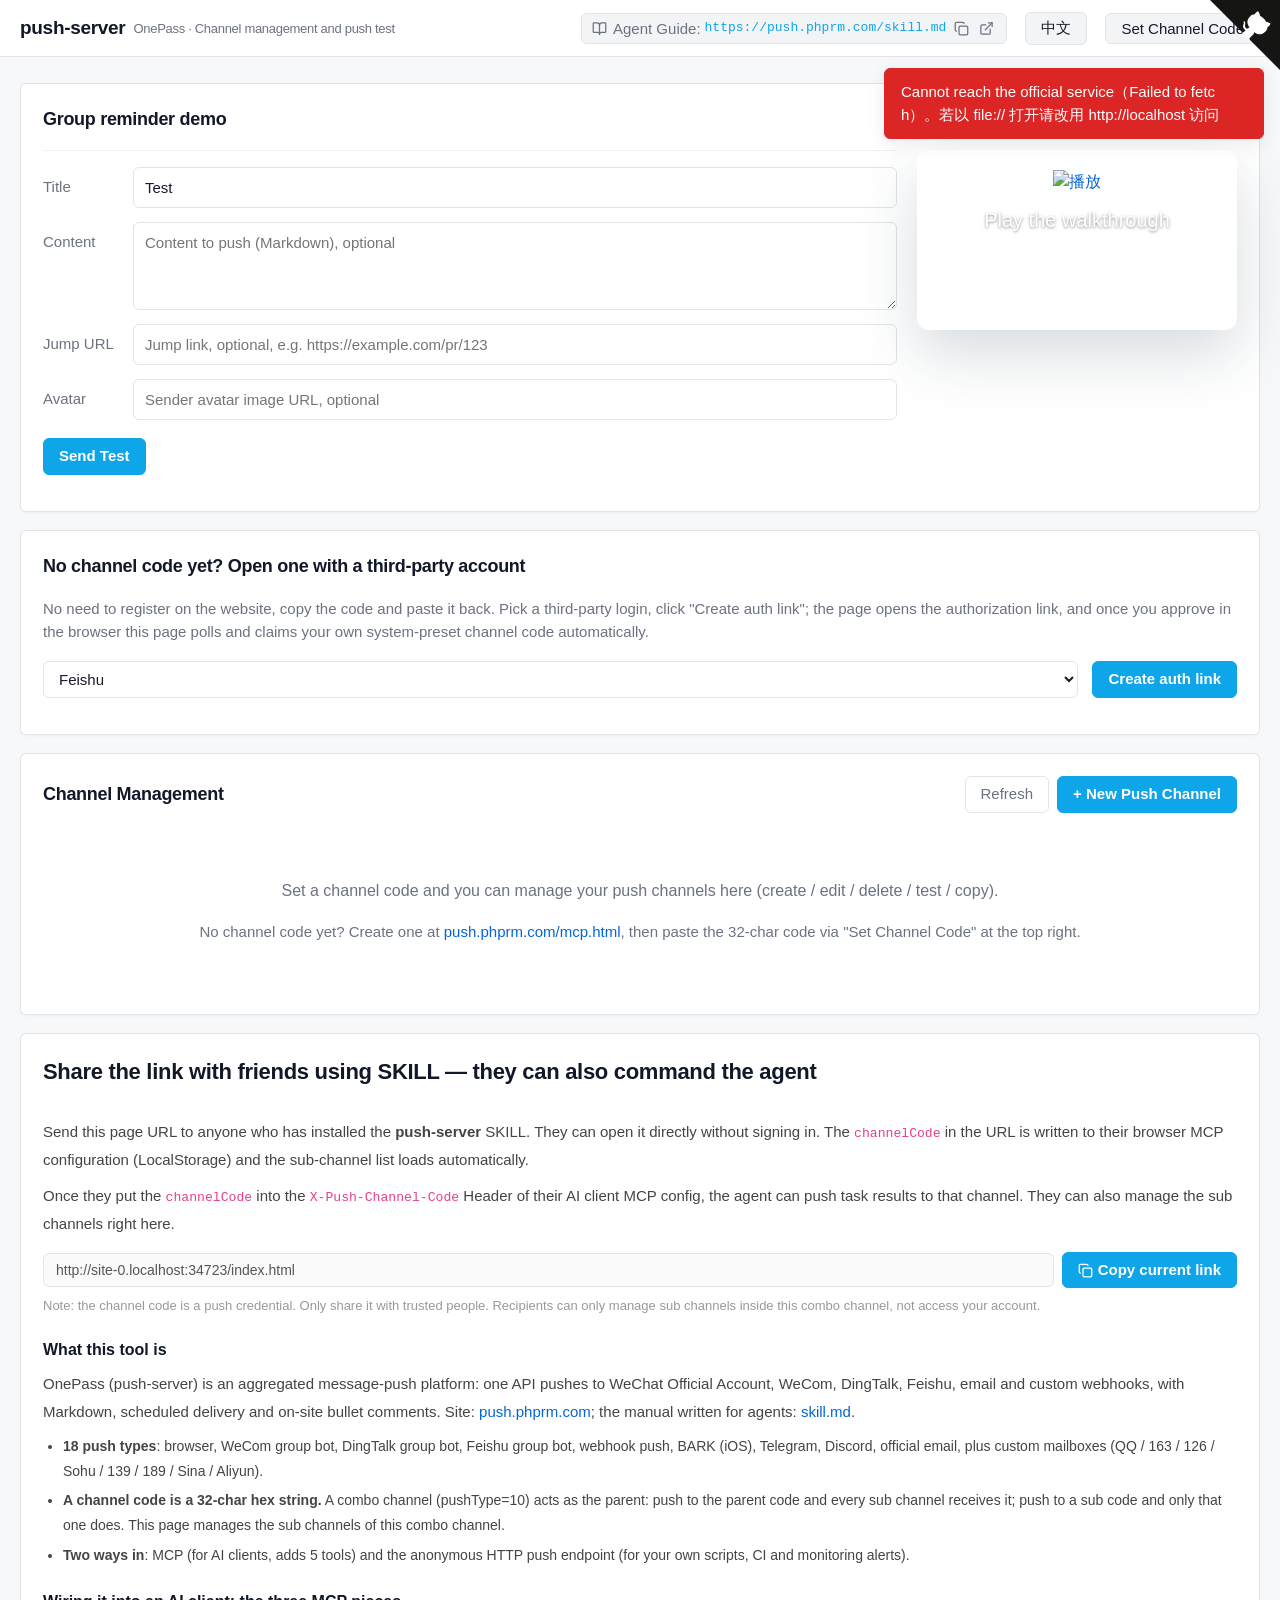
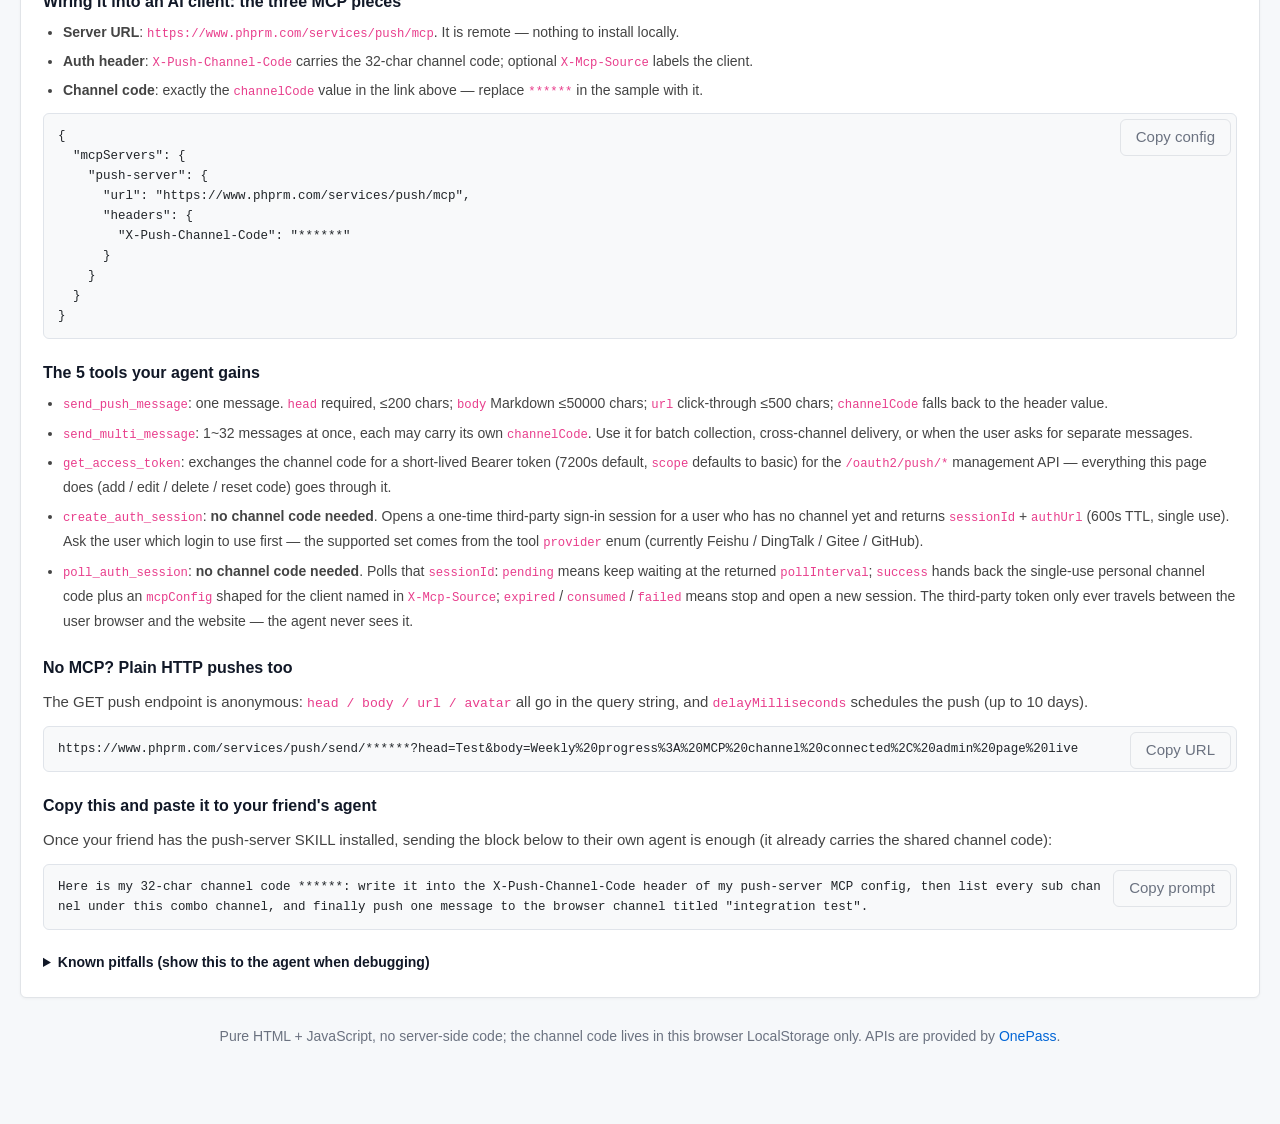
==== index.html @ 88267d22 "fix: 修改工具话术" ====
<!DOCTYPE html>
<html lang="zh-CN">
<head>
<meta charset="utf-8">
<meta name="viewport" content="width=device-width, initial-scale=1">
<meta http-equiv="Cache-Control" content="no-cache, no-store, must-revalidate">
<meta http-equiv="Pragma" content="no-cache">
<meta http-equiv="Expires" content="0">
<title>push-server 通道管理 · 一封传话</title>
<link rel="stylesheet" href="assets/style.css?v=12">
</head>
<body>

<!-- GitHub Corner（复刻 danmu.phprm.com 右上角折角图标，hover 挥手） -->
<a href="https://github.com/teakong/push-server" target="_blank" rel="noopener" class="github-corner" aria-label="View source on GitHub" title="View source on GitHub"><svg width="70" height="70" viewBox="0 0 250 250" aria-hidden="true"><path d="M0,0 L115,115 L130,115 L142,142 L250,250 L250,0 Z"/><path d="M128.3,109.0 C113.8,99.7 119.0,89.6 119.0,89.6 C122.0,82.7 120.5,78.6 120.5,78.6 C119.2,72.0 123.4,76.3 123.4,76.3 C127.3,80.9 125.5,87.3 125.5,87.3 C122.9,97.6 130.6,101.9 134.4,103.2" fill="currentColor" style="transform-origin: 130px 106px;" class="octo-arm"/><path d="M115.0,115.0 C114.9,115.1 118.7,116.5 119.8,115.4 L133.7,101.6 C136.9,99.2 139.9,98.4 142.2,98.6 C133.8,88.0 127.5,74.4 143.8,58.0 C148.5,53.4 154.0,51.2 159.7,51.0 C160.3,49.4 163.2,43.6 171.4,40.1 C171.4,40.1 176.1,42.5 178.8,56.2 C183.1,58.6 187.2,61.8 190.9,65.4 C194.5,69.0 197.7,73.2 200.1,77.6 C213.8,80.2 216.3,84.9 216.3,84.9 C212.7,93.1 206.9,96.0 205.4,96.6 C205.1,102.4 203.0,107.8 198.3,112.5 C181.9,128.9 168.3,122.5 157.7,114.1 C157.9,116.9 156.7,120.9 152.7,124.9 L141.0,136.5 C139.8,137.7 141.6,141.9 141.8,141.8 Z" fill="currentColor" class="octo-body"/></svg></a>

<header class="topbar">
  <div class="wrap">
    <a href="/push-server-frontend"><span class="brand">push-server<span class="sub" data-i18n="brand_sub"></span></span></a>
    <span style="flex:1"></span>
    <span class="agent-guide-pill">
      <svg class="agent-guide-pill-icon" xmlns="http://www.w3.org/2000/svg" viewBox="0 0 24 24" fill="none" stroke="currentColor" stroke-width="2" stroke-linecap="round" stroke-linejoin="round" aria-hidden="true"><path d="M12 7v14"/><path d="M3 18a1 1 0 0 1-1-1V4a1 1 0 0 1 1-1h5a4 4 0 0 1 4 4 4 4 0 0 1 4-4h5a1 1 0 0 1 1 1v13a1 1 0 0 1-1 1h-6a3 3 0 0 0-3 3 3 3 0 0 0-3-3z"/></svg>
      <a class="agent-guide-pill-link" href="https://push.phprm.com/skill.md" target="_blank" rel="noopener">
        <span class="agent-guide-pill-label" data-i18n="agent_guide_label"></span>
        <span class="agent-guide-pill-url">https://push.phprm.com/skill.md</span>
      </a>
      <button type="button" class="agent-guide-pill-btn" id="agentGuideCopy" data-i18n-title="agent_guide_copy" title="复制 skill.md 地址" aria-label="复制 skill.md 地址">
        <svg class="agent-guide-copy-icon" xmlns="http://www.w3.org/2000/svg" viewBox="0 0 24 24" fill="none" stroke="currentColor" stroke-width="2" stroke-linecap="round" stroke-linejoin="round" aria-hidden="true"><rect width="14" height="14" x="8" y="8" rx="2" ry="2"/><path d="M4 16c-1.1 0-2-.9-2-2V4c0-1.1.9-2 2-2h10c1.1 0 2 .9 2 2"/></svg>
        <svg class="agent-guide-check-icon" xmlns="http://www.w3.org/2000/svg" viewBox="0 0 24 24" fill="none" stroke="currentColor" stroke-width="2" stroke-linecap="round" stroke-linejoin="round" aria-hidden="true"><path d="M20 6 9 17l-5-5"/></svg>
      </button>
      <a class="agent-guide-pill-btn" href="https://push.phprm.com/skill.md" target="_blank" rel="noopener" data-i18n-title="agent_guide_open" title="打开 skill.md" aria-label="打开 skill.md">
        <svg xmlns="http://www.w3.org/2000/svg" viewBox="0 0 24 24" fill="none" stroke="currentColor" stroke-width="2" stroke-linecap="round" stroke-linejoin="round" aria-hidden="true"><path d="M15 3h6v6"/><path d="M10 14 21 3"/><path d="M18 13v6a2 2 0 0 1-2 2H5a2 2 0 0 1-2-2V8a2 2 0 0 1 2-2h6"/></svg>
      </a>
    </span>
    <button class="keybtn" id="langBtn" type="button">EN</button>
    <button class="keybtn" id="codeBtn" type="button" data-i18n="btn_set_code"></button>
  </div>
</header>

<main class="wrap">

  <!-- ============ 推送测试卡片（未设置通道码 = 群组提醒示例；已设置 = 当前通道码） ============ -->
  <section class="card" id="pushCard">
    <h2 id="pushCardTitle" data-i18n="push_title_demo"></h2>

    <div id="demoChannelBox" class="demo-channel" style="display:none">
      <img id="demoQr" class="qr" alt="手机接收二维码" src="">
      <div class="demo-channel-info">
        <div class="row1">
          <a id="demoName" href="#" target="_blank" rel="noopener"></a>
          <span class="tag" id="demoTag"></span>
        </div>
        <div class="mono" id="demoCodeMasked"></div>
        <div class="links">
          <a id="demoPushUrl" href="#" target="_blank" rel="noopener" data-i18n="demo_push_records"></a>
          <span id="demoTip" class="muted"></span>
        </div>
      </div>
    </div>

    <div class="push-body">
      <div class="push-form">
        <div class="form-row">
          <label for="pushHead" data-i18n="label_head"></label>
          <input id="pushHead" type="text" maxlength="200" data-i18n-value="default_head" data-i18n-ph="ph_head">
        </div>
        <div class="form-row">
          <label for="pushBody" data-i18n="label_body"></label>
          <textarea id="pushBody" rows="3" data-i18n-ph="ph_body"></textarea>
        </div>
        <div class="form-row">
          <label for="pushUrl" data-i18n="label_url"></label>
          <input id="pushUrl" type="text" data-i18n-ph="ph_url">
        </div>
        <div class="form-row">
          <label for="pushAvatar" data-i18n="label_avatar"></label>
          <input id="pushAvatar" type="text" data-i18n-ph="ph_avatar">
        </div>
        <div class="form-row actions">
          <label></label>
          <button class="btn btn-primary" id="sendBtn" type="button" data-i18n="btn_send"></button>
          <span class="muted" id="sendTargetTip"></span>
        </div>
      </div>

      <!-- 官网讲解视频卡：playend.jpg 封面 + play.png + 文案，点击放大播放 share_voiced.mp4 -->
      <div class="video-card">
        <div class="main-video">
          <a href="javascript:;" id="videoBtn">
            <img alt="播放" width="80" height="80" src="https://file.phprm.com/play.png">
            <p data-i18n="video_play_text"></p>
          </a>
        </div>
      </div>
    </div>

    <pre id="pushResult" class="result" style="display:none"></pre>
  </section>

  <!-- ============ 三方授权开通道卡片（create_auth_session / poll_auth_session） ============ -->
  <section class="card" id="authCard">
    <h2 data-i18n="auth_title"></h2>
    <p class="muted" data-i18n="auth_desc"></p>
    <div class="form-row actions">
      <label for="authProvider" data-i18n="auth_provider_label"></label>
      <select id="authProvider">
        <!-- 静态兜底：正常运行时会被 app.js 从 tools/list 的 create_auth_session.provider 枚举动态覆盖，
             仅在 tools/list 请求失败时保留这份 -->
        <option value="feishu" data-i18n="provider_feishu">飞书</option>
        <option value="dingtalk" data-i18n="provider_dingtalk">钉钉</option>
        <option value="gitee" data-i18n="provider_gitee">Gitee</option>
        <option value="github" data-i18n="provider_github">GitHub</option>
      </select>
      <button class="btn btn-primary" id="authStartBtn" type="button" data-i18n="auth_start"></button>
      <button class="btn btn-cancel" id="authCancelBtn" type="button" style="display:none" data-i18n="auth_cancel"></button>
    </div>
    <div id="authResult" class="result" style="display:none"></div>
  </section>

  <!-- ============ 通道管理卡片 ============ -->
  <section class="card" id="channelCard">
    <div class="card-head">
      <h2><span data-i18n="chan_title"></span><span class="hint" id="channelParentInfo"></span></h2>
      <span class="card-head-btns">
        <button class="btn btn-ghost" id="refreshBtn" type="button" data-i18n="btn_refresh"></button>
        <button class="btn btn-primary" id="addBtn" type="button" data-i18n="btn_add"></button>
      </span>
    </div>

    <div id="channelTableWrap">
      <div class="placeholder" id="channelPlaceholder">
        <p data-i18n="placeholder_no_code"></p>
        <p class="muted" data-i18n-html="placeholder_no_code_hint"></p>
      </div>
    </div>
  </section>

  <!-- ============ 分享：把本页网址发给正在使用 SKILL 的好友 ============ -->
  <section class="card" id="shareCard">
    <div class="card-head">
      <h2 data-i18n-html="share_title"></h2>
    </div>
    <p data-i18n-html="share_p1"></p>
    <p data-i18n-html="share_p2"></p>
    <div class="share-linkbox">
      <input id="sharePageUrl" type="text" readonly>
      <button class="btn btn-primary" id="copyPageUrlBtn" type="button" data-i18n-title="btn_copy_link">
        <svg class="share-btn-icon share-btn-copy" xmlns="http://www.w3.org/2000/svg" viewBox="0 0 24 24" fill="none" stroke="currentColor" stroke-width="2" stroke-linecap="round" stroke-linejoin="round" aria-hidden="true"><rect width="14" height="14" x="8" y="8" rx="2" ry="2"/><path d="M4 16c-1.1 0-2-.9-2-2V4c0-1.1.9-2 2-2h10c1.1 0 2 .9 2 2"/></svg>
        <svg class="share-btn-icon share-btn-check" xmlns="http://www.w3.org/2000/svg" viewBox="0 0 24 24" fill="none" stroke="currentColor" stroke-width="2" stroke-linecap="round" stroke-linejoin="round" aria-hidden="true"><path d="M20 6 9 17l-5-5"/></svg>
        <span data-i18n="btn_copy_link"></span>
      </button>
    </div>
    <p class="muted small" data-i18n="share_note"></p>

    <h3 class="share-h3" data-i18n="share_what_h3"></h3>
    <p data-i18n-html="share_what_p"></p>
    <ul class="share-list">
      <li data-i18n-html="share_cap_types"></li>
      <li data-i18n-html="share_cap_combo"></li>
      <li data-i18n-html="share_cap_two_ways"></li>
    </ul>

    <h3 class="share-h3" data-i18n="share_mcp_h3"></h3>
    <ul class="share-list">
      <li data-i18n-html="share_mcp_url"></li>
      <li data-i18n-html="share_mcp_header"></li>
      <li data-i18n-html="share_mcp_code"></li>
    </ul>
    <div class="share-code">
      <pre id="shareMcpSample"></pre>
      <button class="btn btn-ghost share-code-btn" type="button" data-copy-from="shareMcpSample"><span data-i18n="share_copy_cfg"></span></button>
    </div>

    <h3 class="share-h3" data-i18n="share_tools_h3"></h3>
    <ul class="share-list">
      <li data-i18n-html="share_tool_send"></li>
      <li data-i18n-html="share_tool_multi"></li>
      <li data-i18n-html="share_tool_token"></li>
      <li data-i18n-html="share_tool_auth_create"></li>
      <li data-i18n-html="share_tool_auth_poll"></li>
    </ul>

    <h3 class="share-h3" data-i18n="share_http_h3"></h3>
    <p data-i18n-html="share_http_p"></p>
    <div class="share-code">
      <pre id="shareGetSample"></pre>
      <button class="btn btn-ghost share-code-btn" type="button" data-copy-from="shareGetSample"><span data-i18n="share_copy_url"></span></button>
    </div>

    <h3 class="share-h3" data-i18n="share_prompt_h3"></h3>
    <p data-i18n-html="share_prompt_p"></p>
    <div class="share-code">
      <pre id="sharePromptSample"></pre>
      <button class="btn btn-ghost share-code-btn" type="button" data-copy-from="sharePromptSample"><span data-i18n="share_copy_prompt"></span></button>
    </div>

    <details class="share-pit">
      <summary data-i18n="share_pit_summary"></summary>
      <ul class="share-list">
        <li data-i18n-html="share_pit_load"></li>
        <li data-i18n-html="share_pit_bearer"></li>
        <li data-i18n-html="share_pit_form"></li>
        <li data-i18n-html="share_pit_ping"></li>
      </ul>
    </details>
  </section>

  <footer class="foot muted" data-i18n-html="foot"></footer>
</main>

<!-- ============ 设置通道码弹窗 ============ -->
<div class="modal-mask" id="settingsModal" style="display:none">
  <div class="modal">
    <button class="modal-close" type="button" data-close="settingsModal" title="关闭" aria-label="关闭">×</button>
    <h3 data-i18n="set_code_title"></h3>
    <p class="muted" data-i18n="set_code_desc"></p>
    <input id="codeInput" type="text" autocomplete="off" spellcheck="false" data-i18n-ph="code_ph">
    <p class="muted small" data-i18n-html="set_code_hint"></p>
    <p class="err small" id="codeErr" style="display:none"></p>
    <p class="err small" id="codeChangedTip" style="display:none"></p>
    <div class="modal-btns">
      <button class="btn btn-ghost" id="clearCodeBtn" type="button" data-i18n="btn_clear"></button>
      <span style="flex:1"></span>
      <button class="btn btn-ghost" data-close="settingsModal" type="button" data-i18n="btn_cancel"></button>
      <button class="btn btn-primary" id="saveCodeBtn" type="button" data-i18n="btn_save"></button>
    </div>
  </div>
</div>

<!-- ============ 新增通道弹窗 ============ -->
<div class="modal-mask" id="addModal" style="display:none">
  <div class="modal">
    <button class="modal-close" type="button" data-close="addModal" title="关闭" aria-label="关闭">×</button>
    <h3 data-i18n="add_title"></h3>
    <div class="form-row">
      <label data-i18n="field_name"></label>
      <input id="addName" type="text" maxlength="50" data-i18n-ph="ph_channel_name">
    </div>
    <div class="form-row">
      <label data-i18n="field_type"></label>
      <select id="addType"></select>
    </div>
    <div class="form-row" id="addWebhookRow" style="display:none">
      <label id="addWebhookLabel" data-i18n="field_webhook"></label>
      <input id="addWebhook" type="text" placeholder="https://example.com/hook/push">
    </div>
    <div class="form-row" id="addSecretRow" style="display:none">
      <label id="addSignLabel" data-i18n="field_secret"></label>
      <input id="addSecret" type="text" data-i18n-ph="ph_secret">
    </div>
    <div class="form-row" id="addCorpIdRow" style="display:none">
      <label id="addCorpLabel"></label>
      <input id="addCorpId" type="text" autocomplete="off" placeholder="对应参数 corpId">
    </div>
    <div class="form-row" id="addAgentIdRow" style="display:none">
      <label id="addAgentLabel"></label>
      <input id="addAgentId" type="text" autocomplete="off" placeholder="对应参数 agentId">
    </div>
    <div class="form-row" id="addCorpSecretRow" style="display:none">
      <label id="addSecretLabel"></label>
      <input id="addCorpSecret" type="text" autocomplete="off" placeholder="对应参数 corpSecret">
    </div>
    <p class="err small" id="addErr" style="display:none"></p>
    <p class="muted small" data-i18n="add_tip"></p>
    <div class="modal-btns">
      <button class="btn btn-ghost" data-close="addModal" type="button" data-i18n="btn_cancel"></button>
      <button class="btn btn-primary" id="addSubmit" type="button" data-i18n="btn_create"></button>
    </div>
  </div>
</div>

<!-- ============ 修改通道弹窗 ============ -->
<div class="modal-mask" id="editModal" style="display:none">
  <div class="modal">
    <button class="modal-close" type="button" data-close="editModal" title="关闭" aria-label="关闭">×</button>
    <h3 data-i18n="edit_title"></h3>
    <p class="muted small" id="editTarget"></p>
    <div class="form-row">
      <label data-i18n="field_name"></label>
      <input id="editName" type="text" maxlength="50">
    </div>
    <div class="form-row" id="editWebhookRow" style="display:none">
      <label id="editWebhookLabel" data-i18n="field_webhook"></label>
      <input id="editWebhook" type="text">
    </div>
    <div class="form-row" id="editCorpIdRow" style="display:none">
      <label id="editCorpLabel"></label>
      <input id="editCorpId" type="text" autocomplete="off" placeholder="对应参数 corpId">
    </div>
    <div class="form-row" id="editAgentIdRow" style="display:none">
      <label id="editAgentLabel"></label>
      <input id="editAgentId" type="text" autocomplete="off" placeholder="对应参数 agentId">
    </div>
    <div class="form-row" id="editCorpSecretRow" style="display:none">
      <label id="editSecretLabel"></label>
      <input id="editCorpSecret" type="text" autocomplete="off" placeholder="对应参数 corpSecret">
    </div>
    <div class="form-row" id="editSignSecretRow" style="display:none">
      <label id="editSignLabel" data-i18n="field_secret"></label>
      <input id="editSignSecret" type="text" autocomplete="off" placeholder="对应参数 signSecret">
    </div>
    <div class="form-row">
      <label data-i18n="field_status"></label>
      <select id="editStatus">
        <option value="1" data-i18n="status_on"></option>
        <option value="0" data-i18n="status_off"></option>
      </select>
    </div>
    <p class="err small" id="editErr" style="display:none"></p>
    <div class="modal-btns">
      <button class="btn btn-ghost" data-close="editModal" type="button" data-i18n="btn_cancel"></button>
      <button class="btn btn-primary" id="editSubmit" type="button" data-i18n="btn_save"></button>
    </div>
  </div>
</div>

<!-- ============ 二维码浮层 ============ -->
<div class="modal-mask" id="qrModal" style="display:none">
  <div class="modal qr-modal">
    <button class="modal-close" type="button" data-close="qrModal" title="关闭" aria-label="关闭">×</button>
    <h3 id="qrTitle" data-i18n="qr_title"></h3>
    <div class="qr-big-wrap">
      <img id="qrBig" class="qr-big" alt="放大的二维码" src="">
    </div>
    <p class="muted small" style="text-align:center"><a id="groupUrl" role="button" tabindex="0" data-i18n="push_records"></a></p>
  </div>
</div>

<!-- ============ 测试推送弹窗 ============ -->
<div class="modal-mask" id="testModal" style="display:none">
  <div class="modal test-modal">
    <button class="modal-close" type="button" data-close="testModal" title="关闭" aria-label="关闭">×</button>
    <div class="modal-head-blue">
      <span id="testTitle">测试通道</span>
    </div>
    <div class="modal-body-pad">
      <div class="trow">
        <label class="tkey">head</label>
        <input id="testHead" type="text" data-i18n-value="default_head" data-i18n-ph="ph_head">
      </div>
      <div class="trow">
        <label class="tkey">body</label>
        <input id="testBody" type="text" data-i18n-ph="ph_body">
      </div>
      <div class="trow">
        <label class="tkey">url</label>
        <input id="testUrl" type="text" data-i18n-ph="ph_url">
      </div>
      <div class="trow">
        <label class="tkey">avatar</label>
        <input id="testAvatar" type="text" data-i18n-ph="ph_avatar">
      </div>
      <div class="trow">
        <label class="tkey" data-i18n="trow_api"></label>
        <div class="tval">
          <div><a href="javascript:;" id="testCopyUrl" data-i18n="copy_api"></a>&nbsp;<span data-i18n="api_tip"></span></div>
          <div class="api-url mono" id="testApiUrl"></div>
        </div>
      </div>
      <div class="trow actions">
        <label class="tkey"></label>
        <div class="tval">
          <button class="btn btn-primary" id="testPushBtn" type="button" data-i18n="btn_push"></button>
          <button class="btn btn-cancel" data-close="testModal" type="button" data-i18n="btn_cancel"></button>
        </div>
      </div>
    </div>
  </div>
</div>

<!-- ============ 删除确认弹窗 ============ -->
<div class="modal-mask" id="delModal" style="display:none">
  <div class="modal">
    <button class="modal-close" type="button" data-close="delModal" title="关闭" aria-label="关闭">×</button>
    <h3 data-i18n="del_title"></h3>
    <p id="delTip" data-i18n="del_tip"></p>
    <p class="muted small" id="delTarget"></p>
    <div class="modal-btns">
      <button class="btn btn-ghost" data-close="delModal" type="button" data-i18n="btn_cancel"></button>
      <button class="btn btn-danger" id="delSubmit" type="button" data-i18n="btn_confirm_del"></button>
    </div>
  </div>
</div>

<!-- ============ 重置通道弹窗 ============ -->
<div class="modal-mask" id="resetModal" style="display:none">
  <div class="modal">
    <button class="modal-close" type="button" data-close="resetModal" title="关闭" aria-label="关闭">×</button>
    <h3 data-i18n="reset_title"></h3>
    <p id="resetTip" data-i18n="reset_tip"></p>
    <p class="muted small" id="resetTarget"></p>
    <div class="modal-btns">
      <button class="btn btn-ghost" data-close="resetModal" type="button" data-i18n="btn_cancel"></button>
      <button class="btn btn-danger" id="resetSubmit" type="button" data-i18n="btn_confirm_reset"></button>
    </div>
  </div>
</div>

<!-- ============ 讲解视频放大播放层（app.js 注入 video controls autoplay，× 关闭） ============ -->
<div class="video-layer" id="videoLayer">
  <div class="video-area" id="videoArea"></div>
  <a class="video-shut" id="videoShut" href="javascript:;" data-i18n-title="video_close_title" title="关闭视频">&times;</a>
</div>

<div id="toasts"></div>

<!-- 群聊（浏览器类型通道）依赖：danmu.js 提供 WebsitePusher -->
<script src="//ws.phprm.com/static/customer/js/danmu.js?hidePanel=1"></script>
<script src="assets/app.js?v=16"></script>
<script src="https://registry.npmmirror.com/page-agent/1.12.4/files/dist/iife/page-agent.demo.js?autoInit=false" crossorigin="true"></script>
<script>
  const agent = new PageAgent({
    // 官方免费测试 API（仅技术评估用），也可换成 dashscope 等自己的模型
    model: 'qwen3.5-plus',
    baseURL: 'https://page-ag-testing-ohftxirgbn.cn-shanghai.fcapp.run',
    apiKey: 'NA',
    language: PS.agentLang(),
    instructions: { system: '你是一位资深开发者，可以引导新用户完成push-server SKILL的安装与使用，请先阅读https://push.phprm.com/skill.md以及references下的api.md和example.md，当前页面是push-server SKILL的mcp和http API的前端页面，请结合SKILL里的描述回答用户问题，请引用用户在其他agent和当前页面配置通道码完成推送通道管理与测试。当用户的指令可能与example.md里面的匹配的时候，不要操作页面进行推送，请直接使用通道码使用skill完成推送。' },
  });

  /* page-agent 面板默认 12px 偏小：用面板自身的 CSS Module 哈希定位它注入的 <style>，把其中所有字号整体加大 */
  const FONT_STEP_PX = 3;
  (function enlargePanelFont() {
    const hash = (agent.panel.wrapper.className || '').split('_')[2];
    if (!hash) { return; }
    Array.prototype.forEach.call(document.querySelectorAll('style'), function (s) {
      if (s.textContent.indexOf('_' + hash + '_') < 0) { return; }
      s.textContent = s.textContent.replace(/font-size:\s*(\d+)px/g, function (all, n) {
        return 'font-size:' + (Number(n) + FONT_STEP_PX) + 'px';
      });
    });
  })();

  /* 就绪态文案改成引导语：page-agent 的 i18n 实例是私有字段，传不进自定义文案，
     只能在渲染后盯着状态条，命中「准备就绪/Ready」时替换；任务中的状态一律不动 */
  const READY_TEXT = PS.agentLang() === 'zh-CN' ? '有问题尽管问我' : 'Ask me anything';
  (function renameReadyLabel() {
    const panel = agent.panel.wrapper;
    const patch = function () {
      Array.prototype.forEach.call(panel.querySelectorAll('[class*=_statusText_]'), function (el) {
        if (el.textContent === '准备就绪' || el.textContent === 'Ready') { el.textContent = READY_TEXT; }
      });
    };
    patch();
    new MutationObserver(patch).observe(panel, { childList: true, subtree: true, characterData: true });
  })();

  agent.panel.show()
</script>

</body>
</html>
---- assets/style.css ----
/* push-server 通道管理 —— 科技从业者风格（浅色极简） */
:root {
  --bg: #f6f8fa;
  --bg-elevated: #ffffff;
  --bg-overlay: #f3f4f6;
  --line: #e1e4e8;
  --line-subtle: #f0f1f3;
  --text: #1a1a2e;
  --text-primary: #111827;
  --muted: #6b7280;
  --brand: #0ea5e9;
  --brand-dark: #0284c7;
  --brand-bg: rgba(14, 165, 233, 0.08);
  --teal: #14b8a6;
  --ok: #059669;
  --warn: #d97706;
  --err: #dc2626;
  --link: #0366d6;
  --radius: 6px;
}

* { box-sizing: border-box; }
html, body { margin: 0; padding: 0; }
body {
  background: var(--bg);
  color: var(--text);
  font: 16px/1.55 -apple-system, BlinkMacSystemFont, "Inter", "Segoe UI", Roboto, "Helvetica Neue", Arial, sans-serif;
  -webkit-font-smoothing: antialiased;
  -moz-osx-font-smoothing: grayscale;
}
a { color: var(--link); text-decoration: none; }
a:hover { text-decoration: underline; opacity: 0.9; }
.mono { font-family: "JetBrains Mono", "Fira Code", "SFMono-Regular", Consolas, Menlo, "Courier New", monospace; font-size: 15px; }
.muted { color: var(--muted); font-size: 15px; }
.small { font-size: 14px; }
.err { color: var(--err); }

.wrap { max-width: 1360px; margin: 0 auto; padding: 0 20px; }

/* ---------- GitHub Corner ---------- */
/* 悬停闪烁的根因：原来只有 <svg> 是 absolute，<a> 本身是零尺寸行内盒，
   hover 命中的是 svg 的“已绘制像素”——挥手动画一动、或鼠标压到三角的透明斜边，
   hover 就会瞬间丢失再回来，表现为快速闪现。
   修法：<a> 自己撑出一个稳定的 70x70 命中区，svg 设 pointer-events:none 不参与命中判定，
   于是无论手臂怎么挥、鼠标压在哪，hover 都不再抖动。 */
.github-corner {
  position: fixed; top: 0; right: 0;
  width: 70px; height: 70px; z-index: 9999;
  overflow: hidden; text-decoration: none;
}
.github-corner:hover { text-decoration: none; opacity: 1; }
.github-corner svg {
  position: absolute; top: 0; right: 0; border: 0;
  fill: #151513; color: #fff;
  pointer-events: none;
}
.github-corner:hover .octo-arm { animation: octocat-wave 560ms ease-in-out; }
@keyframes octocat-wave { 0%,100% { transform: rotate(0); } 20%,60% { transform: rotate(-25deg); } 40%,80% { transform: rotate(10deg); } }
@media (max-width: 500px) {
  .github-corner:hover .octo-arm { animation: none; }
  .github-corner .octo-arm { animation: octocat-wave 560ms ease-in-out; }
}

/* ---------- 顶栏 ---------- */
.topbar {
  background: var(--bg-elevated);
  border-bottom: 1px solid var(--line);
  position: sticky; top: 0; z-index: 50;
}
.topbar .wrap { display: flex; align-items: center; gap: 18px; height: 56px; }
.brand { font-size: 19px; font-weight: 600; color: var(--text-primary); white-space: nowrap; letter-spacing: -0.3px; }
.brand .sub { font-size: 13px; font-weight: 400; color: var(--muted); margin-left: 8px; vertical-align: 1px; }

.keybtn {
  border: 1px solid var(--line); background: var(--bg-overlay); color: var(--text);
  border-radius: var(--radius); padding: 6px 15px; font-size: 15px; cursor: pointer;
  white-space: nowrap; font-weight: 500;
  transition: all 0.15s ease;
}
.keybtn.has { border-color: var(--ok); color: var(--ok); }
.keybtn:hover { border-color: var(--brand); color: var(--brand); background: var(--brand-bg); }

/* ---------- Agent 指南药丸 ---------- */
.agent-guide-pill {
  display: inline-flex; align-items: center; gap: 6px; white-space: nowrap;
  padding: 4px 10px; border: 1px solid var(--line); border-radius: var(--radius);
  background: var(--bg-overlay); font-size: 15px; line-height: 1.4;
}
.agent-guide-pill-icon { width: 15px; height: 15px; flex-shrink: 0; color: var(--muted); }
.agent-guide-pill-link { display: inline-flex; align-items: center; gap: 4px; color: var(--text); text-decoration: none; }
.agent-guide-pill-link:hover { text-decoration: underline; }
.agent-guide-pill-label { flex-shrink: 0; color: var(--muted); }
.agent-guide-pill-url { font-family: "JetBrains Mono", "Fira Code", Consolas, Menlo, monospace; font-size: 13px; color: var(--brand); }
.agent-guide-pill-btn {
  display: flex; align-items: center; justify-content: center;
  padding: 2px; border: 0; border-radius: 4px;
  background: transparent; color: var(--muted); cursor: pointer;
  transition: all 0.15s;
}
.agent-guide-pill-btn:hover { background: var(--line); color: var(--text); }
.agent-guide-pill-btn svg { width: 15px; height: 15px; }
.agent-guide-pill-btn .agent-guide-check-icon { display: none; }
.agent-guide-pill-btn.is-copied .agent-guide-copy-icon { display: none; }
.agent-guide-pill-btn.is-copied .agent-guide-check-icon { display: block; color: var(--brand); }

@media (max-width: 900px) {
  .agent-guide-pill .agent-guide-pill-url { display: none; }
  .agent-guide-pill-label::after { content: " skill.md"; }
}

/* ---------- 布局 ---------- */
main.wrap { padding: 26px 20px 44px; }
.card {
  background: var(--bg-elevated);
  border: 1px solid var(--line);
  border-radius: var(--radius); padding: 22px;
  margin-bottom: 18px;
  box-shadow: 0 1px 3px rgba(0,0,0,0.04);
}
.card h2 { font-size: 18px; margin: 0 0 16px; font-weight: 600; color: var(--text-primary); letter-spacing: -0.3px; }
.card h2 .hint { font-size: 15px; color: var(--muted); font-weight: 400; margin-left: 8px; }
.card-head { display: flex; align-items: center; justify-content: space-between; gap: 10px; flex-wrap: wrap; margin-bottom: 16px; }
.card-head h2 { margin: 0; }
.card-head-btns { display: flex; gap: 8px; }
.placeholder { text-align: center; padding: 34px 12px; color: var(--muted); }
.foot { text-align: center; padding: 10px 0 34px; font-size: 14px; color: var(--muted); }

/* ---------- 分享：当前网址 + 复制链接（版式对齐 push-front share.html 底部说明框） ---------- */
#shareCard h2 { font-size: 22px; line-height: 1.45; margin: 0 0 14px; color: var(--text-primary); }
#shareCard p:not(.muted) { font-size: 15px; line-height: 1.85; color: #444; margin: 8px 0; }
.share-linkbox { display: flex; align-items: center; gap: 8px; margin-top: 14px; }
.share-linkbox input {
  flex: 1; min-width: 0;
  border: 1px solid #e0e4ea; border-radius: 6px;
  padding: 8px 12px; font-size: 14px; color: #555;
  background: #fafafa;
}
.share-linkbox input:focus { outline: none; border-color: var(--brand); box-shadow: 0 0 0 3px var(--brand-bg); }
#copyPageUrlBtn { display: inline-flex; align-items: center; justify-content: center; gap: 5px; white-space: nowrap; }
.share-btn-icon { width: 15px; height: 15px; flex-shrink: 0; }
#copyPageUrlBtn .share-btn-check { display: none; }
#copyPageUrlBtn.is-copied .share-btn-copy { display: none; }
#copyPageUrlBtn.is-copied .share-btn-check { display: block; }
/* 分享说明里的变量（channelCode / X-Push-Channel-Code）样式，与 share.html 一致 */
#shareCard .muted.small { font-size: 13px; color: #999; margin-top: 8px; }
code {
  font-size: 87.5%;
  color: #e83e8c;
  word-break: break-word;
}
/* 分享区：工具速览小节、可复制的代码片段、折叠的排障要点 */
#shareCard .share-h3 { font-size: 16px; line-height: 1.5; color: var(--text-primary); margin: 22px 0 6px; }
#shareCard .share-list { margin: 6px 0 0; padding-left: 20px; font-size: 14px; line-height: 1.8; color: #444; }
#shareCard .share-list li { margin: 4px 0; }
.share-code { position: relative; margin: 10px 0 4px; }
/* 右上角留给复制按钮：pre 是 pre-wrap，不预留内边距的话长串会绕到按钮底下 */
.share-code pre {
  margin: 0; padding: 12px 132px 12px 14px; background: #f8f9fa; border: 1px solid #e0e4ea; border-radius: 6px;
  font-family: 'SFMono-Regular', Consolas, 'Liberation Mono', Menlo, monospace;
  font-size: 12.5px; line-height: 1.6; color: #212529; white-space: pre-wrap; word-break: break-all;
}
.share-code-btn {
  position: absolute; top: 6px; right: 6px; z-index: 2;
  padding: 3px 9px; font-size: 12px; background: #fff;
}
.share-pit { margin-top: 20px; font-size: 14px; line-height: 1.8; color: #444; }
.share-pit > summary { cursor: pointer; font-weight: 600; color: var(--text-primary); }

/* ---------- 示例通道信息 ---------- */
.demo-channel {
  display: flex; gap: 16px; align-items: center;
  background: var(--bg-overlay); border: 1px solid var(--line);
  border-radius: var(--radius); padding: 14px 16px; margin-bottom: 16px;
}
.demo-channel .qr { width: 92px; height: 92px; border-radius: var(--radius); border: 1px solid var(--line); background: #fff; }
.demo-channel-info { flex: 1; min-width: 0; }
.demo-channel-info .row1 { display: flex; align-items: center; gap: 8px; flex-wrap: wrap; }
.demo-channel-info .row1 a { font-weight: 600; font-size: 17px; color: var(--text-primary); }
.tag {
  display: inline-block; font-size: 13px; padding: 3px 9px; border-radius: 999px;
  background: var(--bg); border: 1px solid var(--line); color: var(--muted);
  font-weight: 500;
}
.tag.on { border-color: var(--ok); color: var(--ok); background: rgba(5, 150, 105, 0.06); }
.demo-channel-info .mono { margin: 4px 0; color: var(--brand); font-weight: 600; font-size: 14px; }
.demo-channel-info .links { display: flex; gap: 16px; flex-wrap: wrap; align-items: baseline; }

/* ---------- 推送表单 ---------- */
.push-form { border-top: 1px solid var(--line-subtle); padding-top: 16px; }
.form-row { display: flex; align-items: flex-start; gap: 14px; margin-bottom: 14px; flex-wrap: wrap; }
.form-row label { width: 76px; flex: none; padding-top: 8px; color: var(--muted); font-size: 15px; font-weight: 500; }
.form-row input[type="text"], .form-row textarea, .form-row select {
  flex: 1; min-width: 240px;
  border: 1px solid var(--line); border-radius: var(--radius);
  padding: 8px 11px; font: inherit; color: var(--text); background: var(--bg-elevated);
  font-size: 15px;
  transition: border-color 0.15s;
}
.form-row input:focus, .form-row textarea:focus, .form-row select:focus {
  outline: none; border-color: var(--brand);
  box-shadow: 0 0 0 3px var(--brand-bg);
}
.form-row.actions { margin-top: 18px; }
.form-row.actions label { display: none; }

/* ---------- 官网讲解视频（推送表单右侧封面卡 + 放大播放层，视频为 share_voiced.mp4） ---------- */
.push-body { display: flex; align-items: flex-start; gap: 20px; }
.push-body > .push-form { flex: 1; min-width: 0; }
.video-card { flex: none; width: 320px; }
.video-card .main-video {
  width: 320px; height: 180px;
  background: url("https://file.phprm.com/playend.jpg") center / cover no-repeat;
  border-radius: 12px; overflow: hidden; position: relative; cursor: pointer;
  box-shadow: 0 24px 60px rgba(31, 60, 79, .18);
  transition: transform 0.3s ease, box-shadow 0.3s ease;
}
.video-card .main-video:hover { transform: translateY(-4px); box-shadow: 0 32px 72px rgba(31, 60, 79, .28); }
.video-card .main-video > a { display: block; width: 100%; height: 100%; text-align: center; }
.video-card .main-video > a:hover { text-decoration: none; opacity: 1; }
.video-card .main-video > a img { margin-top: 20px; }
.video-card .main-video > a p { margin: 10px 0 0; font-size: 20px; color: #fff; text-shadow: 0 1px 3px rgba(0, 0, 0, .45); }
.video-layer {
  position: fixed; width: 80%; height: 576px; background: #000;
  top: 50%; left: 50%; transform: translate(-50%, -50%);
  display: none; z-index: 300; border-radius: 8px; box-shadow: 0 30px 80px rgba(0, 0, 0, .5);
}
.video-area { width: 100%; height: 100%; background: #000; border-radius: 8px; overflow: hidden; }
.video-area video { position: absolute; width: 100%; height: 100%; left: 0; top: 0; }
.video-layer .video-shut {
  color: #fff; height: 36px; width: 36px; display: block;
  position: absolute; top: -18px; right: -18px; background: var(--brand);
  border-radius: 50%; text-align: center; line-height: 36px; font-size: 20px;
  cursor: pointer; z-index: 2; box-shadow: 0 4px 12px rgba(0, 0, 0, .25);
}
.video-layer .video-shut:hover { background: var(--brand-dark); text-decoration: none; opacity: 1; }

.result {
  background: #0d1117; color: #3fb950; border-radius: var(--radius);
  padding: 13px 16px; font-size: 14px; overflow: auto;
  font-family: "JetBrains Mono", "Fira Code", Consolas, Menlo, monospace;
  white-space: pre-wrap; word-break: break-all;
  margin: 0; border: 1px solid var(--line);
}

/* ---------- 通用按钮 ---------- */
.btn {
  border: 1px solid var(--line); border-radius: var(--radius); cursor: pointer;
  padding: 6px 15px; font-size: 15px; font-family: inherit; line-height: 1.5;
  background: var(--bg-elevated); color: var(--text);
  font-weight: 500;
  transition: all 0.15s;
}
.btn:disabled { opacity: .4; cursor: not-allowed; }
.btn-primary { background: var(--brand); color: #fff; border-color: var(--brand); font-weight: 600; }
.btn-primary:hover:not(:disabled) { background: var(--brand-dark); border-color: var(--brand-dark); }
.btn-danger { background: var(--err); color: #fff; border-color: var(--err); font-weight: 600; }
.btn-danger:hover:not(:disabled) { background: #b91c1c; border-color: #b91c1c; }
.btn-ghost { border-color: var(--line); color: var(--muted); background: transparent; }
.btn-ghost:hover:not(:disabled) { border-color: var(--brand); color: var(--brand); background: var(--brand-bg); }
/* 表格操作按钮 */
.btn-o-red   { border-color: var(--err);  color: var(--err);  background: transparent; font-size: 14px; }
.btn-o-red:hover   { background: rgba(220, 38, 38, 0.06); }
.btn-o-green { border-color: var(--ok);   color: var(--ok);   background: transparent; font-size: 14px; }
.btn-o-green:hover { background: rgba(5, 150, 105, 0.06); }
.btn-o-blue  { border-color: var(--brand);color: var(--brand);background: transparent; font-size: 14px; }
.btn-o-blue:hover  { background: var(--brand-bg); }
.btn-sm { padding: 4px 11px; font-size: 14px; border-radius: 4px; }
/* 通道名右侧的「群聊」按钮（仅浏览器类型通道） */
.btn-chat { margin-left: 6px; vertical-align: middle; font-size: 12px; }

/* ---------- 通道表格 ---------- */
.table-wrap { overflow-x: auto; }
table.chan { width: 100%; border-collapse: collapse; font-size: 15px; }
/* 表头文字统一居中；数据单元格跟随表头（通道名靠左） */
table.chan th, table.chan td {
  border-bottom: 1px solid var(--line-subtle);
  padding: 12px 14px; text-align: center; vertical-align: middle; white-space: nowrap;
}
table.chan th { color: var(--muted); font-weight: 500; font-size: 13px; text-transform: uppercase; letter-spacing: 0.5px; }
table.chan tr:last-child td { border-bottom: none; }
table.chan tr:hover td { background: var(--bg-overlay); }
table.chan .col-type { width: 140px; }
table.chan .col-qr { width: 150px; }
table.chan .col-name { text-align: left; min-width: 220px; }
table.chan .col-code { width: 160px; }
table.chan .col-time { width: 170px; }
table.chan .col-op { width: 340px; }
.ops-row { display: flex; gap: 6px; align-items: center; justify-content: center; flex-wrap: nowrap; }
table.chan .idx { min-width: 26px; max-width: 100%; height: 26px; padding: 0 8px; border-radius: 999px; background: var(--brand-bg); color: var(--brand);
  display: inline-flex; align-items: center; justify-content: center; font-size: 13px; font-weight: 600; white-space: nowrap; overflow: hidden; text-overflow: ellipsis; }
/* 第一栏：非父通道显示该通道的推送类型 */
table.chan .idx-type { background: var(--bg-overlay); color: var(--muted); }
table.chan .idx-parent { background: rgba(20, 184, 166, 0.12); color: var(--teal); }
table.chan img.qr { width: 64px; height: 64px; border-radius: var(--radius); border: 1px solid var(--line); background: var(--bg); cursor: zoom-in; }
table.chan img.qr:hover { border-color: var(--brand); box-shadow: 0 0 0 3px var(--brand-bg); }

/* 昵称列 */
table.chan .nickname { display: inline-block; min-width: 60px; cursor: pointer; padding: 2px 8px; border-radius: 4px; border: 1px dashed transparent; font-size: 15px; }
table.chan .nickname:hover { background: var(--brand-bg); border-color: var(--brand); }
table.chan .nickname-edit { font: inherit; font-size: 15px; padding: 2px 8px; border: 1px solid var(--brand); border-radius: 4px; outline: none; color: var(--text); background: var(--bg-elevated); }

/* ---------- 二维码浮层 ---------- */
.qr-modal { width: auto; min-width: 420px; padding: 30px; text-align: center; position: relative; }
.qr-modal h3 { text-align: center; word-break: break-all; padding-right: 24px; color: var(--text-primary); }
.qr-big-wrap { display: flex; justify-content: center; padding: 6px 0 10px; }
.qr-big { width: 320px; height: 320px; max-width: 100%; border: 1px solid var(--line); border-radius: var(--radius); background: var(--bg); }
/* 浮层底部这行不再是外链（点击走站内「推送记录」逻辑），手动补回可点击手势 */
#groupUrl { cursor: pointer; }
.modal-close {
  position: absolute; top: 10px; right: 12px;
  width: 28px; height: 28px; line-height: 26px;
  border: none; background: transparent; color: var(--muted);
  font-size: 20px; cursor: pointer; border-radius: 4px; padding: 0;
  transition: all 0.15s;
}
.modal-close:hover { background: var(--line); color: var(--text); }
.modal-close-white {
  position: static; flex: none; width: 28px; height: 28px; line-height: 26px;
  color: var(--text); top: auto; right: auto;
}
.modal-close-white:hover { background: var(--line); color: var(--text); }

/* ---------- 测试推送弹窗 ---------- */
.test-modal { width: 680px; padding: 0; overflow: hidden; }
.modal-head-blue {
  color: var(--brand);
  display: flex;
  align-items: center;
  padding: 14px 16px 0;
  background: none;
}
.modal-head-blue span { font-size: 17px; font-weight: 600; word-break: break-all; }
.modal-body-pad { padding: 22px 0 0 0; }
.trow { display: flex; align-items: center; margin-bottom: 14px; gap: 14px; padding: 4px 10px}
.trow .tkey { width: 58px; flex: none; color: var(--muted); font-size: 15px; text-align: right; font-family: "JetBrains Mono", "Fira Code", Consolas, Menlo, monospace; }
.trow input[type="text"] {
  flex: 1; border: 1px solid var(--line); border-radius: var(--radius);
  padding: 8px 11px; font: inherit; color: var(--text); background: var(--bg-elevated);
  font-size: 15px;
  transition: border-color 0.15s;
}
.trow input[type="text"]:focus { outline: none; border-color: var(--brand); box-shadow: 0 0 0 3px var(--brand-bg); }
.trow .tval { flex: 1; min-width: 0; font-size: 15px; }
.api-url { word-break: break-all; color: var(--link); background: var(--bg-overlay); border: 1px dashed var(--line); border-radius: var(--radius); padding: 8px 11px; margin-top: 6px; font-size: 14px; }
.trow.actions .tval { display: flex; gap: 10px; }
.btn-cancel { background: var(--bg-overlay); color: var(--muted); border-color: var(--line); }
.btn-cancel:hover:not(:disabled) { background: var(--line); color: var(--text); }
table.chan .name { font-weight: 600; color: var(--text-primary); cursor: pointer; }
table.chan .name:hover { color: var(--link); text-decoration: underline; }
table.chan .code { font-family: "JetBrains Mono", "Fira Code", Consolas, Menlo, monospace; font-size: 14px; color: var(--muted); }
.badge-cur { background: var(--brand-bg); color: var(--brand); font-size: 12px; border-radius: 999px; padding: 1px 8px; margin-left: 6px; font-weight: 600; }
.badge-off { background: rgba(217, 119, 6, 0.08); color: var(--warn); font-size: 12px; border-radius: 999px; padding: 1px 8px; margin-left: 6px; font-weight: 600; }
.empty-row { text-align: center; color: var(--muted); padding: 26px 0 !important; }
.load-tip { color: var(--muted); text-align: center; padding: 22px 0; }

/* ---------- 弹窗 ---------- */
.modal-mask {
  position: fixed; inset: 0; background: rgba(0,0,0,0.45);
  display: flex; align-items: flex-start; justify-content: center;
  padding: 90px 16px 16px; z-index: 100;
  backdrop-filter: blur(4px);
}
.modal {
  background: var(--bg-elevated); border-radius: 8px; padding: 64px 106px;
  width: 680px; max-width: 100%; box-shadow: 0 20px 60px rgba(0,0,0,0.12);
  position: relative; border: 1px solid var(--line);
}
.modal h3 { padding-right: 24px; color: var(--text-primary); }
.modal h3 { margin: 0 0 10px; font-size: 17px; font-weight: 600; }
.modal p { margin: 6px 0; }
.modal .form-row label { width: 76px; }
.modal input[type="text"], .modal select {
  width: 100%; border: 1px solid var(--line); border-radius: var(--radius);
  padding: 9px 11px; font: inherit; background: var(--bg-elevated); color: var(--text);
  font-size: 15px;
  transition: border-color 0.15s;
}
.modal input:focus, .modal select:focus { outline: none; border-color: var(--brand); box-shadow: 0 0 0 3px var(--brand-bg); }
.modal-btns { display: flex; gap: 8px; margin-top: 18px; align-items: center; }

/* ---------- Toast ---------- */
#toasts { position: fixed; top: 68px; right: 16px; z-index: 200; display: flex; flex-direction: column; gap: 8px; }
.toast {
  background: var(--bg-elevated); color: var(--text-primary); border-radius: var(--radius);
  padding: 11px 16px; font-size: 15px; max-width: 380px;
  box-shadow: 0 4px 20px rgba(0,0,0,0.08); word-break: break-all;
  border: 1px solid var(--line);
}
.toast.ok { background: var(--ok); color: #fff; border-color: var(--ok); font-weight: 500; }
.toast.err { background: var(--err); color: #fff; border-color: var(--err); font-weight: 500; }

/* ---------- page-agent 面板：整体加宽 20%（历史/输入浮层由 --width 推导，与面板同基准） ---------- */
/* 默认 --width 为 360px；min() 保留库内在窄屏的 100vw-40px 上限，手机端尺寸不变 */
#page-agent-runtime_agent-panel {
  --width: min(432px, calc(100vw - 40px));
  --history-width: calc(var(--width) - var(--side-space) * 2);
}
/* header 条在面板内居中，只缩 header（当前 = --width 的 91.2%，即在上次 95% 基础上再减 4%），
   历史/输入浮层仍按 --width 推导，不受影响 */
#page-agent-runtime_agent-panel > [class*=_header_] {
  width: calc(var(--width) * 0.912);
  margin-inline: auto;
}

@media (max-width: 760px) {
  .topbar .wrap { height: auto; flex-wrap: wrap; padding: 10px 20px; row-gap: 10px; }
  .modal { width: auto; padding: 30px 22px; }
  .qr-modal { min-width: 0; }
  .qr-big { width: 260px; height: 260px; }
  .share-linkbox { flex-direction: column; align-items: stretch; }
  .push-body { display: block; }
  .video-card { width: 100%; margin-top: 16px; }
  .video-card .main-video { margin: 0 auto; }
}
/* 窄屏放不下「代码块 + 右上角按钮」的预留宽度，按钮落到代码块下方右对齐 */
@media (max-width: 560px) {
  .share-code { text-align: right; }
  .share-code pre { padding-right: 14px; text-align: left; }
  .share-code-btn { position: static; display: inline-block; margin-top: 8px; }
}
@media (max-width: 640px) {
  .form-row label { width: 100%; padding-top: 0; }
  .demo-channel { flex-direction: column; align-items: flex-start; }
}
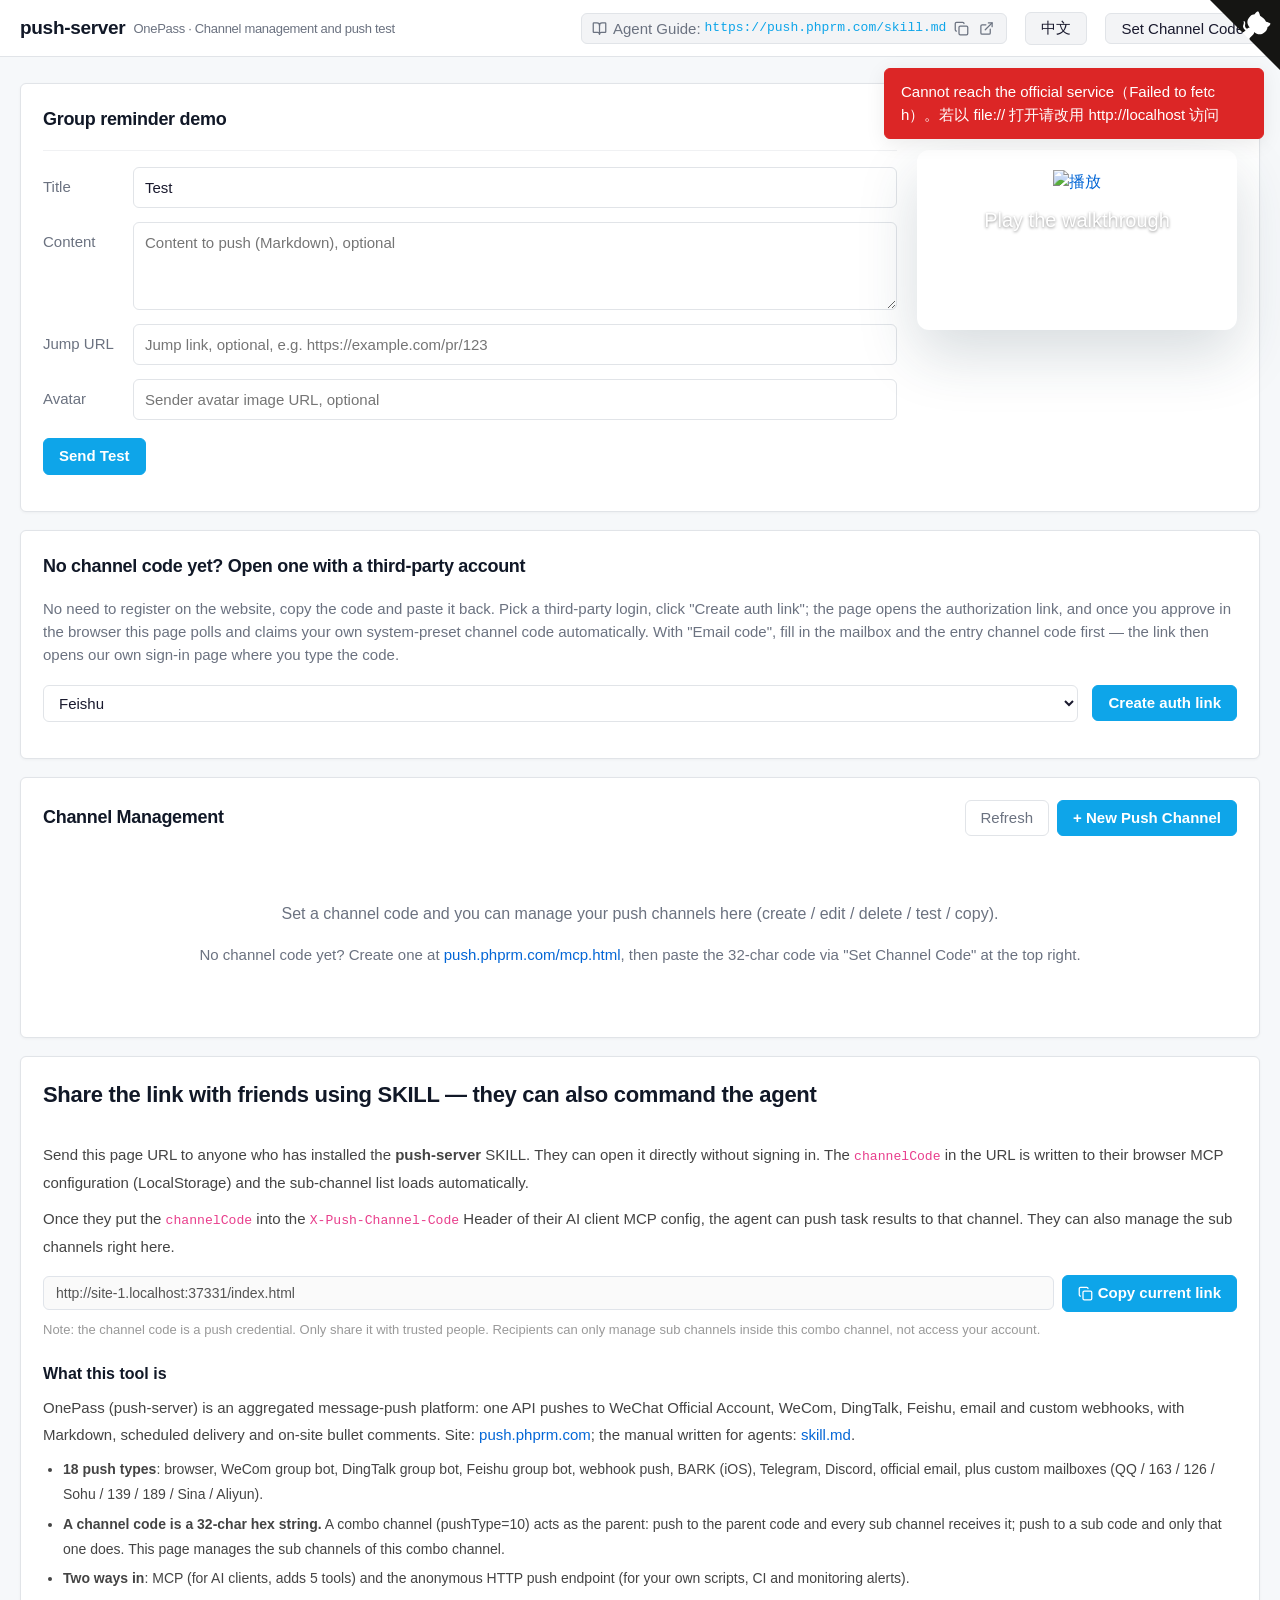
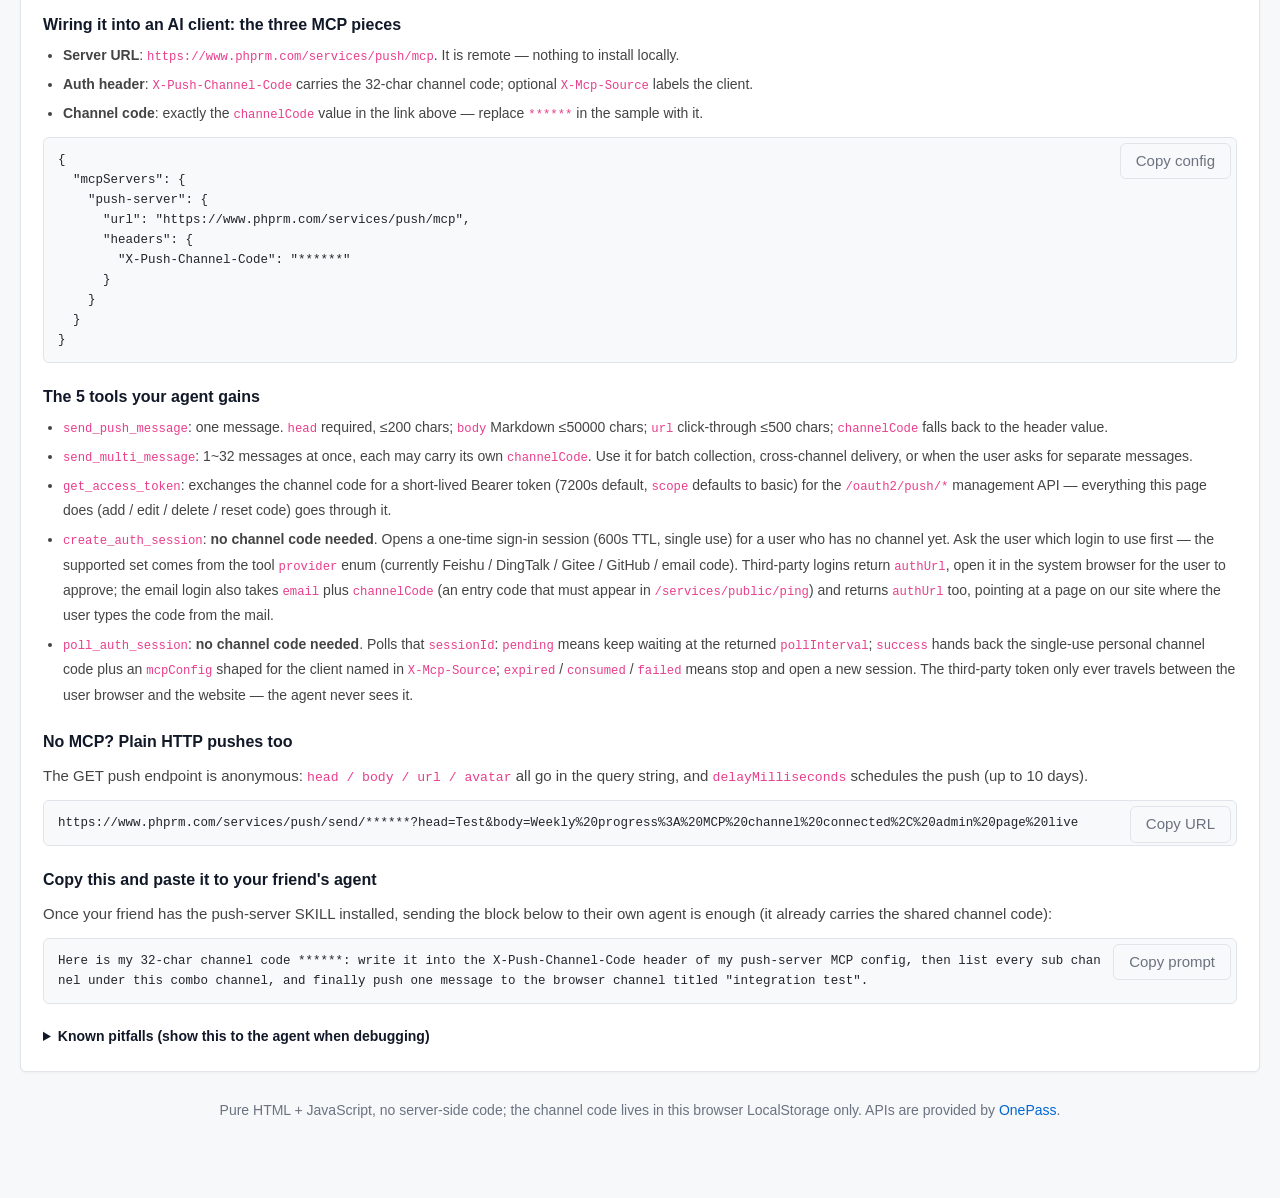
==== commit f9010577: "feat: mcp支持邮箱验证码三方登录" ====
--- a/index.html
+++ b/index.html
@@ -110,10 +110,21 @@
         <option value="dingtalk" data-i18n="provider_dingtalk">钉钉</option>
         <option value="gitee" data-i18n="provider_gitee">Gitee</option>
         <option value="github" data-i18n="provider_github">GitHub</option>
+        <option value="email" data-i18n="provider_email">邮箱验证码</option>
       </select>
       <button class="btn btn-primary" id="authStartBtn" type="button" data-i18n="auth_start"></button>
       <button class="btn btn-cancel" id="authCancelBtn" type="button" style="display:none" data-i18n="auth_cancel"></button>
     </div>
+    <!-- 仅「邮箱验证码」需要：收件邮箱 + 邮件授权入口通道码（服务端按 ping 名单校验入口是否开着） -->
+    <div class="form-row" id="authEmailRow" style="display:none">
+      <label for="authEmail" data-i18n="auth_email_label"></label>
+      <input type="email" id="authEmail" autocomplete="email" data-i18n-ph="auth_email_ph">
+    </div>
+    <div class="form-row" id="authEntryCodeRow" style="display:none">
+      <label for="authEntryCode" data-i18n="auth_entry_label"></label>
+      <input type="text" id="authEntryCode" maxlength="32" autocomplete="off" data-i18n-ph="auth_entry_ph">
+    </div>
+    <p class="muted" id="authEntryTip" style="display:none" data-i18n="auth_entry_tip"></p>
     <div id="authResult" class="result" style="display:none"></div>
   </section>
 
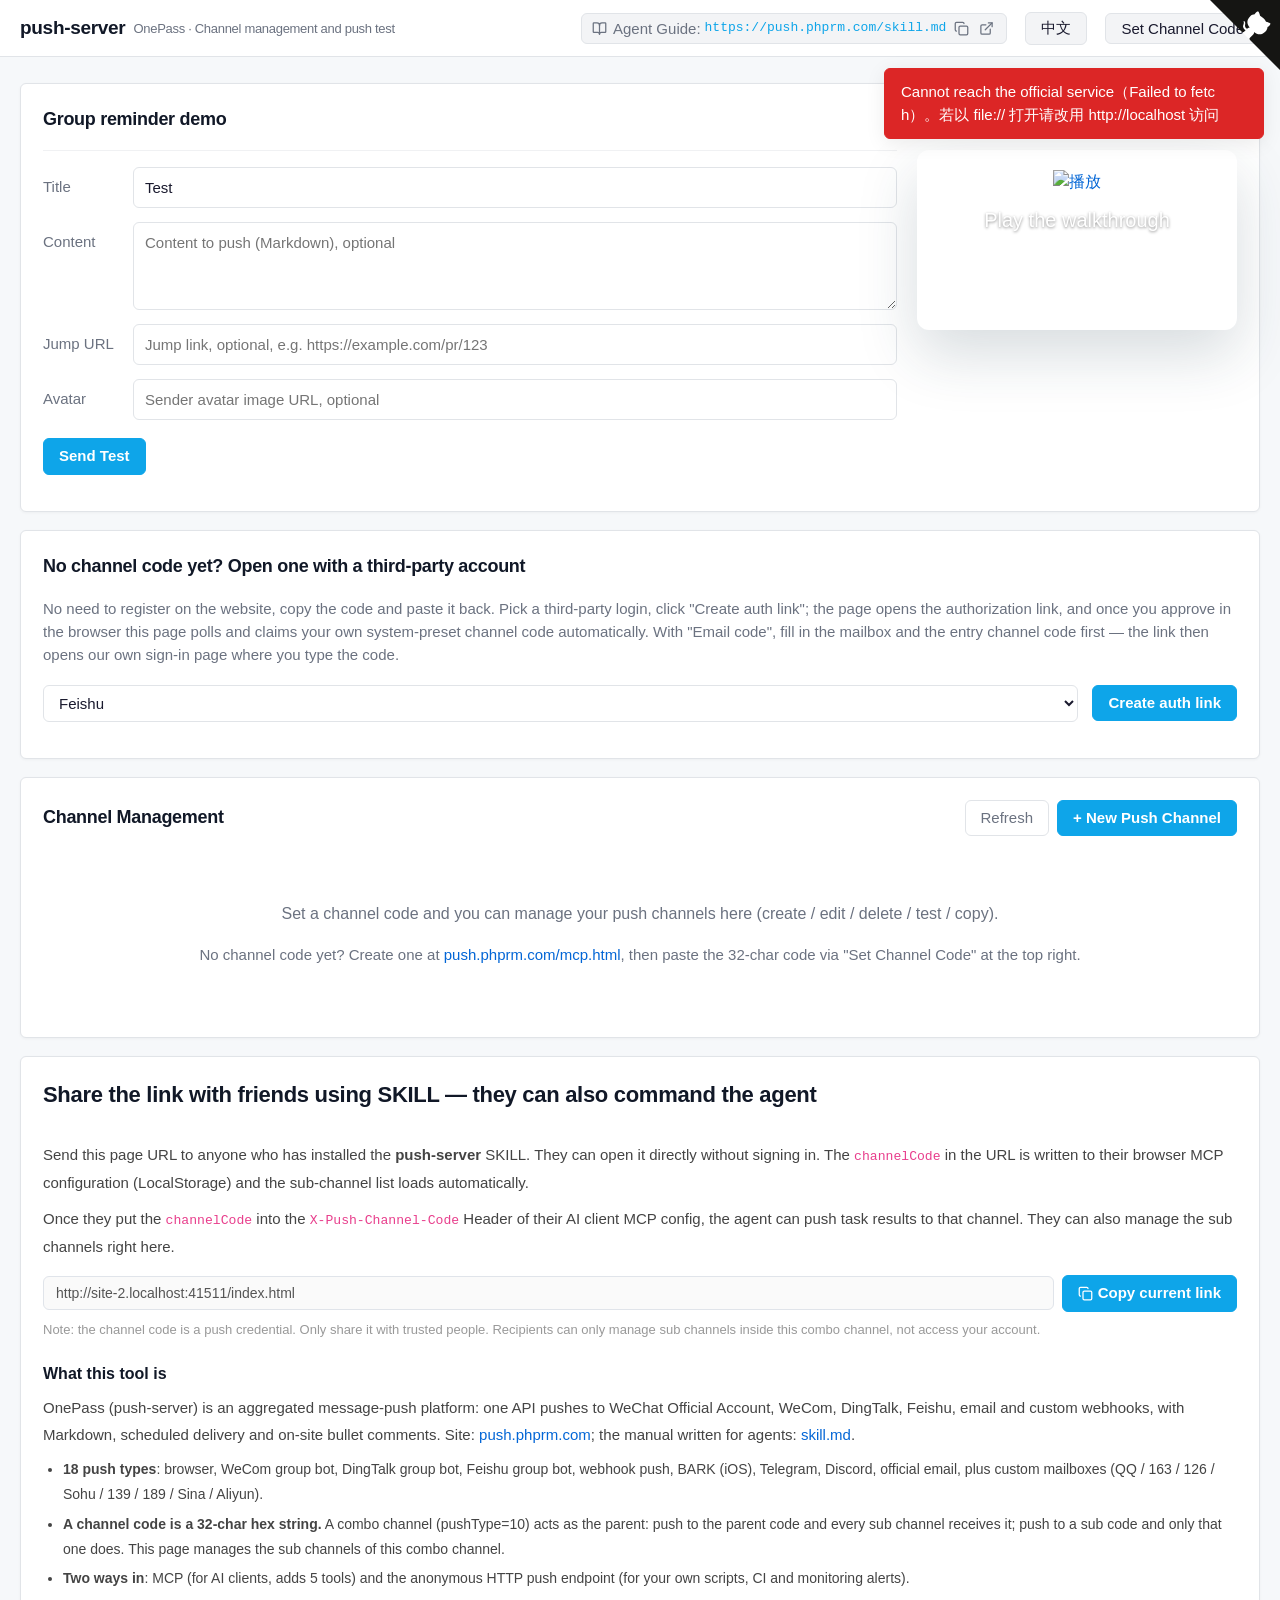
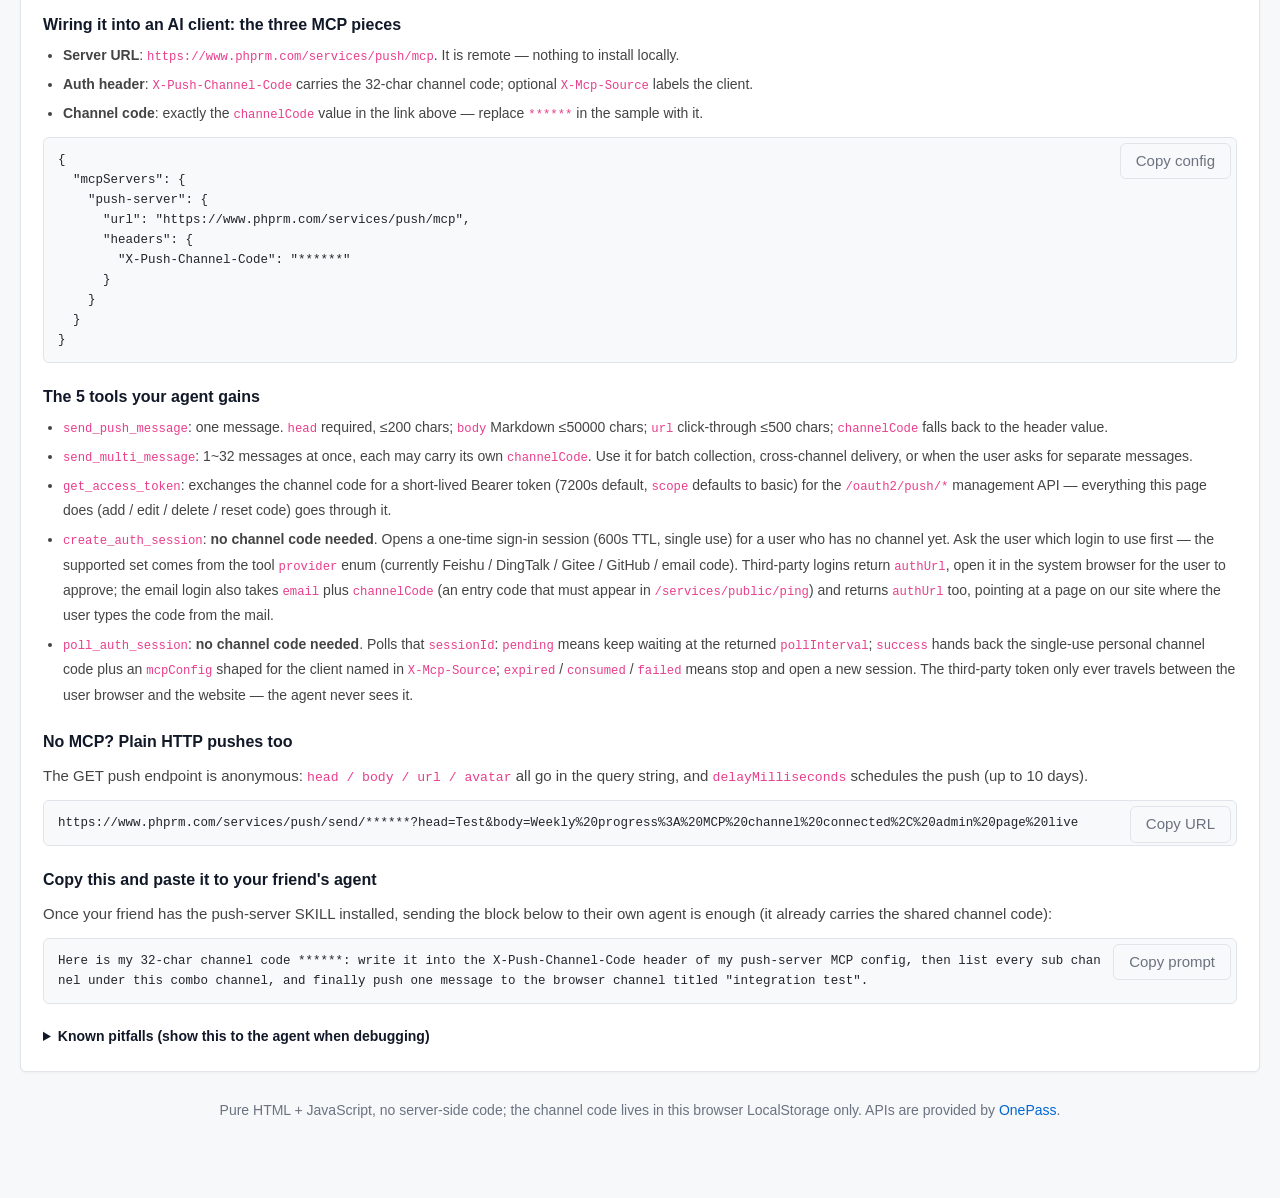
==== commit 0991cb57: "fix: MCP不支持新增组合通道码" ====
--- a/index.html
+++ b/index.html
@@ -417,7 +417,7 @@
 
 <!-- 群聊（浏览器类型通道）依赖：danmu.js 提供 WebsitePusher -->
 <script src="//ws.phprm.com/static/customer/js/danmu.js?hidePanel=1"></script>
-<script src="assets/app.js?v=16"></script>
+<script src="assets/app.js?v=17"></script>
 <script src="https://registry.npmmirror.com/page-agent/1.12.4/files/dist/iife/page-agent.demo.js?autoInit=false" crossorigin="true"></script>
 <script>
   const agent = new PageAgent({
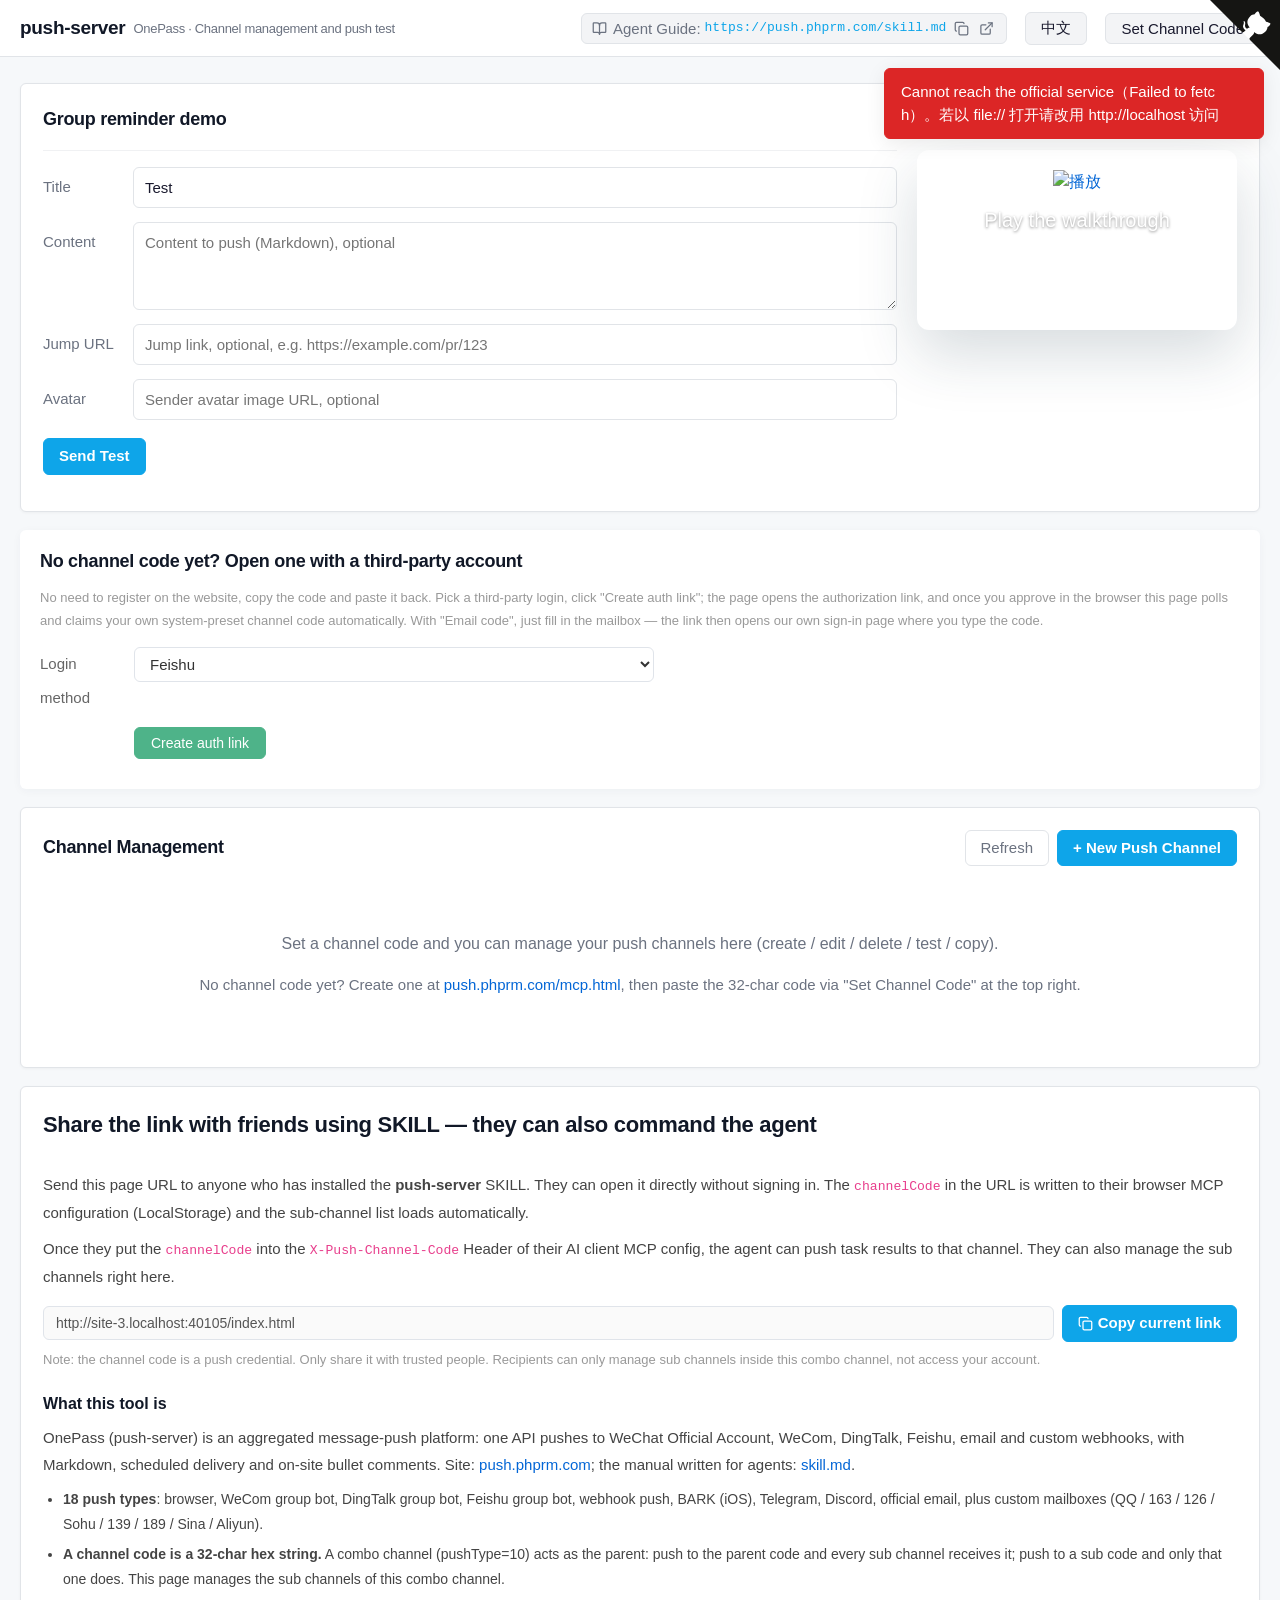
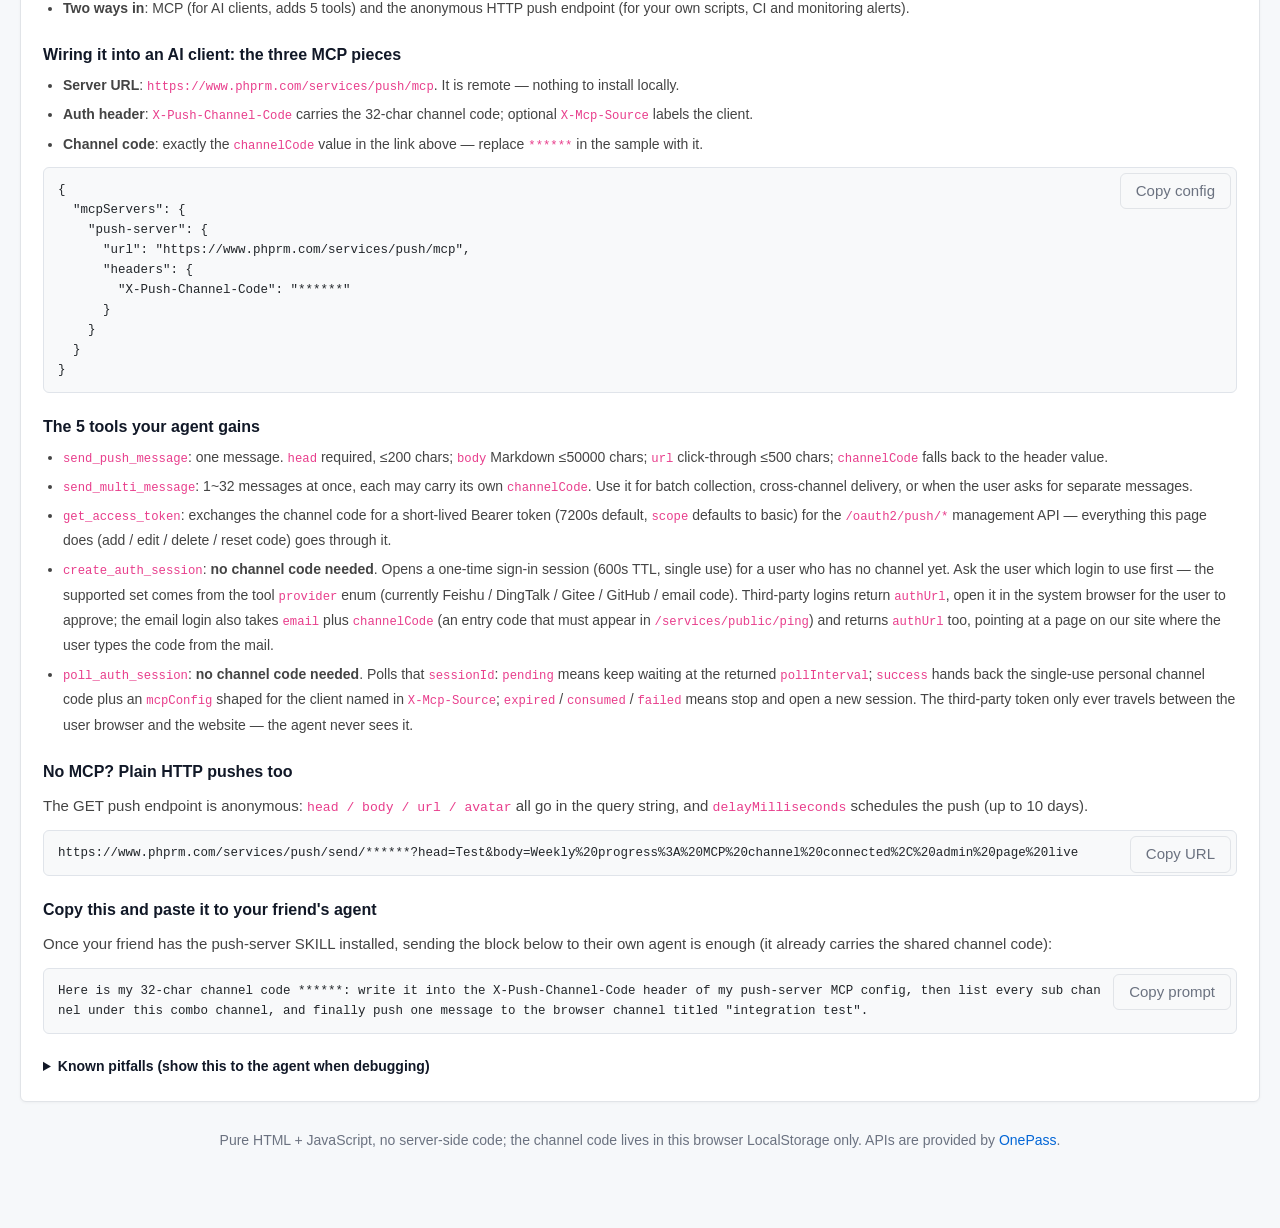
==== commit 1c8c831c: "feat: MCP支持jssdk接入一封传话通道管理" ====
--- a/index.html
+++ b/index.html
@@ -7,7 +7,7 @@
 <meta http-equiv="Pragma" content="no-cache">
 <meta http-equiv="Expires" content="0">
 <title>push-server 通道管理 · 一封传话</title>
-<link rel="stylesheet" href="assets/style.css?v=12">
+<link rel="stylesheet" href="assets/style.css?v=14">
 </head>
 <body>
 
@@ -101,7 +101,7 @@
   <section class="card" id="authCard">
     <h2 data-i18n="auth_title"></h2>
     <p class="muted" data-i18n="auth_desc"></p>
-    <div class="form-row actions">
+    <div class="form-row">
       <label for="authProvider" data-i18n="auth_provider_label"></label>
       <select id="authProvider">
         <!-- 静态兜底：正常运行时会被 app.js 从 tools/list 的 create_auth_session.provider 枚举动态覆盖，
@@ -112,20 +112,18 @@
         <option value="github" data-i18n="provider_github">GitHub</option>
         <option value="email" data-i18n="provider_email">邮箱验证码</option>
       </select>
-      <button class="btn btn-primary" id="authStartBtn" type="button" data-i18n="auth_start"></button>
-      <button class="btn btn-cancel" id="authCancelBtn" type="button" style="display:none" data-i18n="auth_cancel"></button>
-    </div>
-    <!-- 仅「邮箱验证码」需要：收件邮箱 + 邮件授权入口通道码（服务端按 ping 名单校验入口是否开着） -->
+    </div>
+    <!-- 仅「邮箱验证码」需要：收件邮箱（邮件授权入口通道码由 SDK 自动从 ping 列表取） -->
     <div class="form-row" id="authEmailRow" style="display:none">
       <label for="authEmail" data-i18n="auth_email_label"></label>
       <input type="email" id="authEmail" autocomplete="email" data-i18n-ph="auth_email_ph">
     </div>
-    <div class="form-row" id="authEntryCodeRow" style="display:none">
-      <label for="authEntryCode" data-i18n="auth_entry_label"></label>
-      <input type="text" id="authEntryCode" maxlength="32" autocomplete="off" data-i18n-ph="auth_entry_ph">
-    </div>
-    <p class="muted" id="authEntryTip" style="display:none" data-i18n="auth_entry_tip"></p>
-    <div id="authResult" class="result" style="display:none"></div>
+    <div class="form-row auth-actions">
+      <label></label>
+      <button class="btn btn-primary" id="authStartBtn" type="button" data-i18n="auth_start"></button>
+      <button class="btn btn-cancel" id="authCancelBtn" type="button" style="display:none" data-i18n="auth_cancel"></button>
+    </div>
+    <div id="authResult" class="auth-result" style="display:none"></div>
   </section>
 
   <!-- ============ 通道管理卡片 ============ -->
@@ -417,7 +415,8 @@
 
 <!-- 群聊（浏览器类型通道）依赖：danmu.js 提供 WebsitePusher -->
 <script src="//ws.phprm.com/static/customer/js/danmu.js?hidePanel=1"></script>
-<script src="assets/app.js?v=17"></script>
+<script src="assets/push-sdk.js?v=3"></script>
+<script src="assets/app.js?v=20"></script>
 <script src="https://registry.npmmirror.com/page-agent/1.12.4/files/dist/iife/page-agent.demo.js?autoInit=false" crossorigin="true"></script>
 <script>
   const agent = new PageAgent({
--- a/assets/style.css
+++ b/assets/style.css
@@ -189,7 +189,7 @@
 .push-form { border-top: 1px solid var(--line-subtle); padding-top: 16px; }
 .form-row { display: flex; align-items: flex-start; gap: 14px; margin-bottom: 14px; flex-wrap: wrap; }
 .form-row label { width: 76px; flex: none; padding-top: 8px; color: var(--muted); font-size: 15px; font-weight: 500; }
-.form-row input[type="text"], .form-row textarea, .form-row select {
+.form-row input[type="text"], .form-row input[type="email"], .form-row textarea, .form-row select {
   flex: 1; min-width: 240px;
   border: 1px solid var(--line); border-radius: var(--radius);
   padding: 8px 11px; font: inherit; color: var(--text); background: var(--bg-elevated);
@@ -202,6 +202,39 @@
 }
 .form-row.actions { margin-top: 18px; }
 .form-row.actions label { display: none; }
+
+/* ---------- 三方授权卡片：版式对齐 push-front share.html 的授权卡片 ---------- */
+#authCard { border: 0; padding: 18px 20px; box-shadow: 0 2px 10px rgba(31, 60, 79, .04); }
+#authCard h2 { margin: 0 0 10px; }
+#authCard > .muted { margin: 0 0 14px; font-size: 13px; color: #999; line-height: 1.8; }
+#authCard .form-row { gap: 10px; margin-bottom: 12px; flex-wrap: nowrap; }
+#authCard .form-row > label { width: 84px; padding-top: 0; line-height: 34px; font-size: 15px; font-weight: 400; color: #666; }
+#authCard .form-row input, #authCard .form-row select {
+  flex: 1; min-width: 0; max-width: 520px;
+  border: 1px solid #e0e4ea; border-radius: 6px; padding: 7px 11px;
+  font: inherit; font-size: 15px; line-height: 1.6; color: #333; background: #fff;
+}
+#authCard .form-row input:focus, #authCard .form-row select:focus {
+  outline: none; border-color: #4eb389; box-shadow: 0 0 0 3px rgba(78, 179, 137, .15);
+}
+#authCard .auth-actions { align-items: center; }
+#authCard .btn-primary {
+  padding: 0 16px; font-size: 14px; line-height: 30px; font-weight: 500;
+  background: #4eb389; border-color: #4eb389;
+}
+#authCard .btn-primary:hover:not(:disabled) { background: #3da076; border-color: #3da076; }
+/* 结果区：浅色正文，配置块沿用 share.html 的浅灰代码块 */
+#authCard .auth-result { margin-top: 4px; font-size: 14px; line-height: 1.8; color: #444; }
+#authCard .auth-result p { margin: 0 0 8px; }
+#authCard .auth-result .result {
+  margin: 8px 0 0; background: #f8f9fa; border: 1px solid #dee2e6;
+  border-radius: 4px; color: #212529;
+}
+@media (max-width: 560px) {
+  #authCard .form-row { display: block; }
+  #authCard .form-row > label { display: block; width: auto; line-height: 1.6; margin-bottom: 4px; }
+  #authCard .form-row input, #authCard .form-row select { width: 100%; max-width: none; }
+}
 
 /* ---------- 官网讲解视频（推送表单右侧封面卡 + 放大播放层，视频为 share_voiced.mp4） ---------- */
 .push-body { display: flex; align-items: flex-start; gap: 20px; }
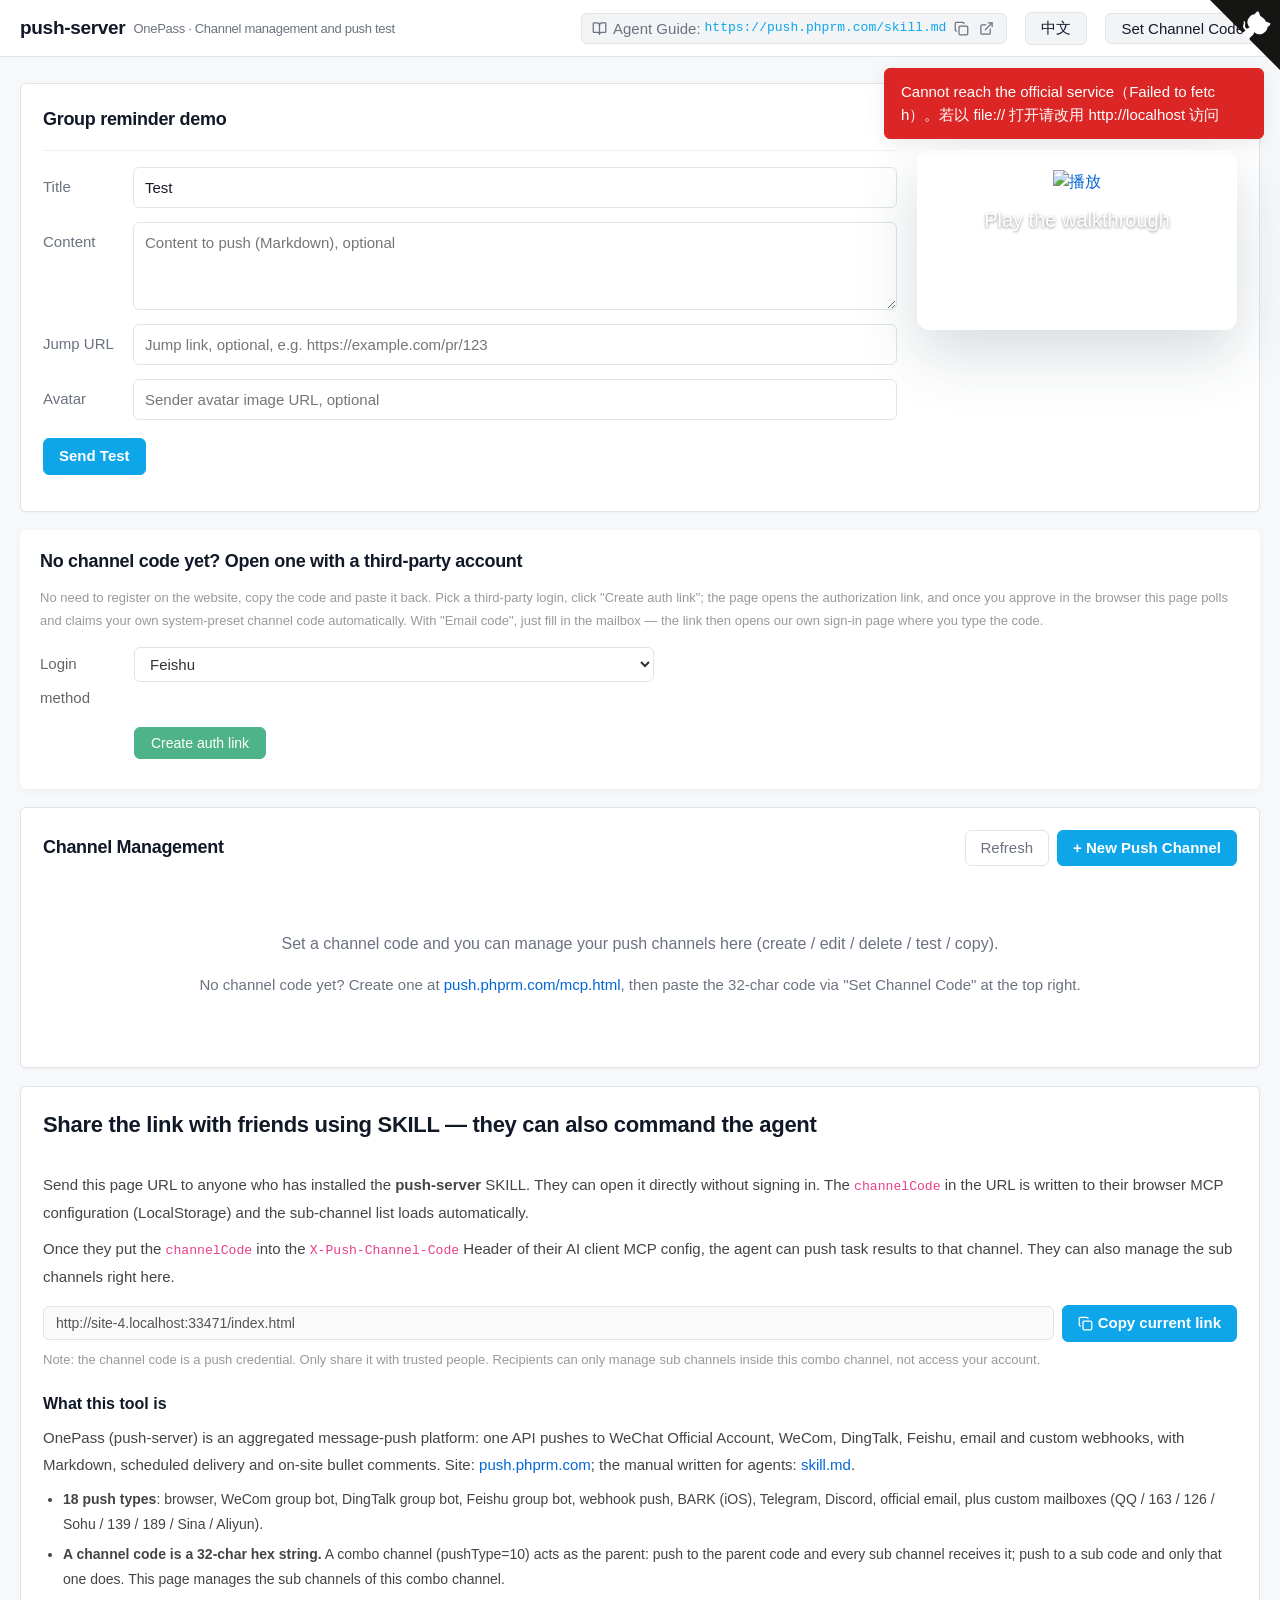
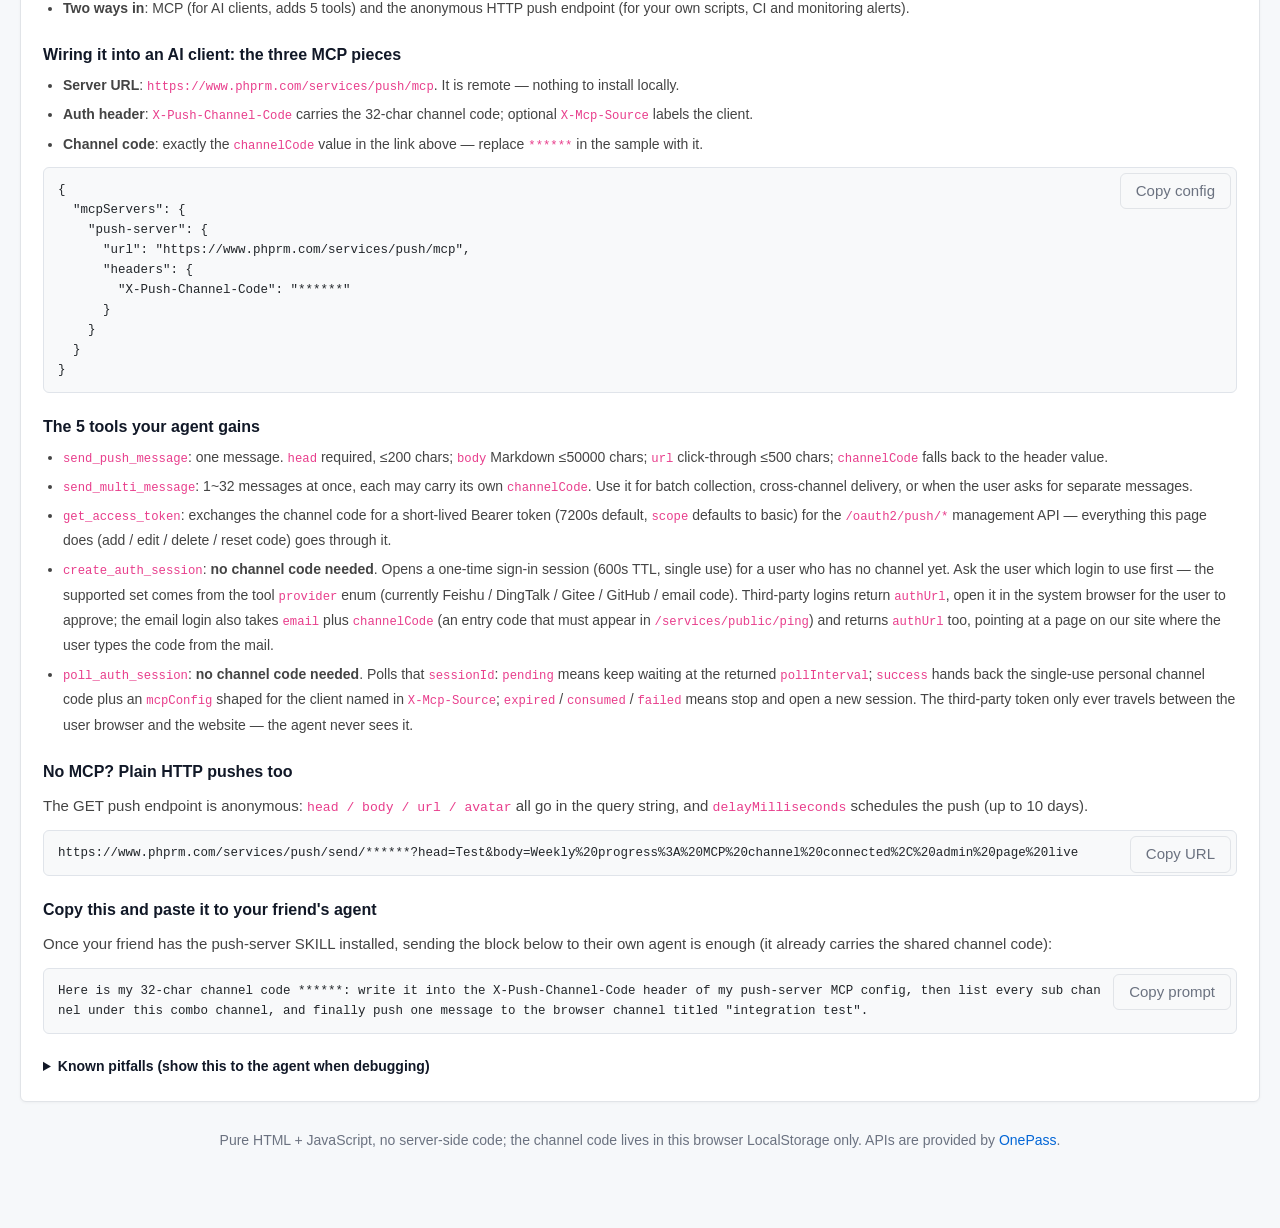
==== commit 0cd2e567: "feat: 去掉page-agent.js" ====
--- a/index.html
+++ b/index.html
@@ -414,49 +414,9 @@
 <div id="toasts"></div>
 
 <!-- 群聊（浏览器类型通道）依赖：danmu.js 提供 WebsitePusher -->
-<script src="//ws.phprm.com/static/customer/js/danmu.js?hidePanel=1"></script>
+<script src="https://ws.phprm.com/static/customer/js/danmu.js?hidePanel=1"></script>
 <script src="assets/push-sdk.js?v=3"></script>
 <script src="assets/app.js?v=20"></script>
-<script src="https://registry.npmmirror.com/page-agent/1.12.4/files/dist/iife/page-agent.demo.js?autoInit=false" crossorigin="true"></script>
-<script>
-  const agent = new PageAgent({
-    // 官方免费测试 API（仅技术评估用），也可换成 dashscope 等自己的模型
-    model: 'qwen3.5-plus',
-    baseURL: 'https://page-ag-testing-ohftxirgbn.cn-shanghai.fcapp.run',
-    apiKey: 'NA',
-    language: PS.agentLang(),
-    instructions: { system: '你是一位资深开发者，可以引导新用户完成push-server SKILL的安装与使用，请先阅读https://push.phprm.com/skill.md以及references下的api.md和example.md，当前页面是push-server SKILL的mcp和http API的前端页面，请结合SKILL里的描述回答用户问题，请引用用户在其他agent和当前页面配置通道码完成推送通道管理与测试。当用户的指令可能与example.md里面的匹配的时候，不要操作页面进行推送，请直接使用通道码使用skill完成推送。' },
-  });
-
-  /* page-agent 面板默认 12px 偏小：用面板自身的 CSS Module 哈希定位它注入的 <style>，把其中所有字号整体加大 */
-  const FONT_STEP_PX = 3;
-  (function enlargePanelFont() {
-    const hash = (agent.panel.wrapper.className || '').split('_')[2];
-    if (!hash) { return; }
-    Array.prototype.forEach.call(document.querySelectorAll('style'), function (s) {
-      if (s.textContent.indexOf('_' + hash + '_') < 0) { return; }
-      s.textContent = s.textContent.replace(/font-size:\s*(\d+)px/g, function (all, n) {
-        return 'font-size:' + (Number(n) + FONT_STEP_PX) + 'px';
-      });
-    });
-  })();
-
-  /* 就绪态文案改成引导语：page-agent 的 i18n 实例是私有字段，传不进自定义文案，
-     只能在渲染后盯着状态条，命中「准备就绪/Ready」时替换；任务中的状态一律不动 */
-  const READY_TEXT = PS.agentLang() === 'zh-CN' ? '有问题尽管问我' : 'Ask me anything';
-  (function renameReadyLabel() {
-    const panel = agent.panel.wrapper;
-    const patch = function () {
-      Array.prototype.forEach.call(panel.querySelectorAll('[class*=_statusText_]'), function (el) {
-        if (el.textContent === '准备就绪' || el.textContent === 'Ready') { el.textContent = READY_TEXT; }
-      });
-    };
-    patch();
-    new MutationObserver(patch).observe(panel, { childList: true, subtree: true, characterData: true });
-  })();
-
-  agent.panel.show()
-</script>
 
 </body>
 </html>
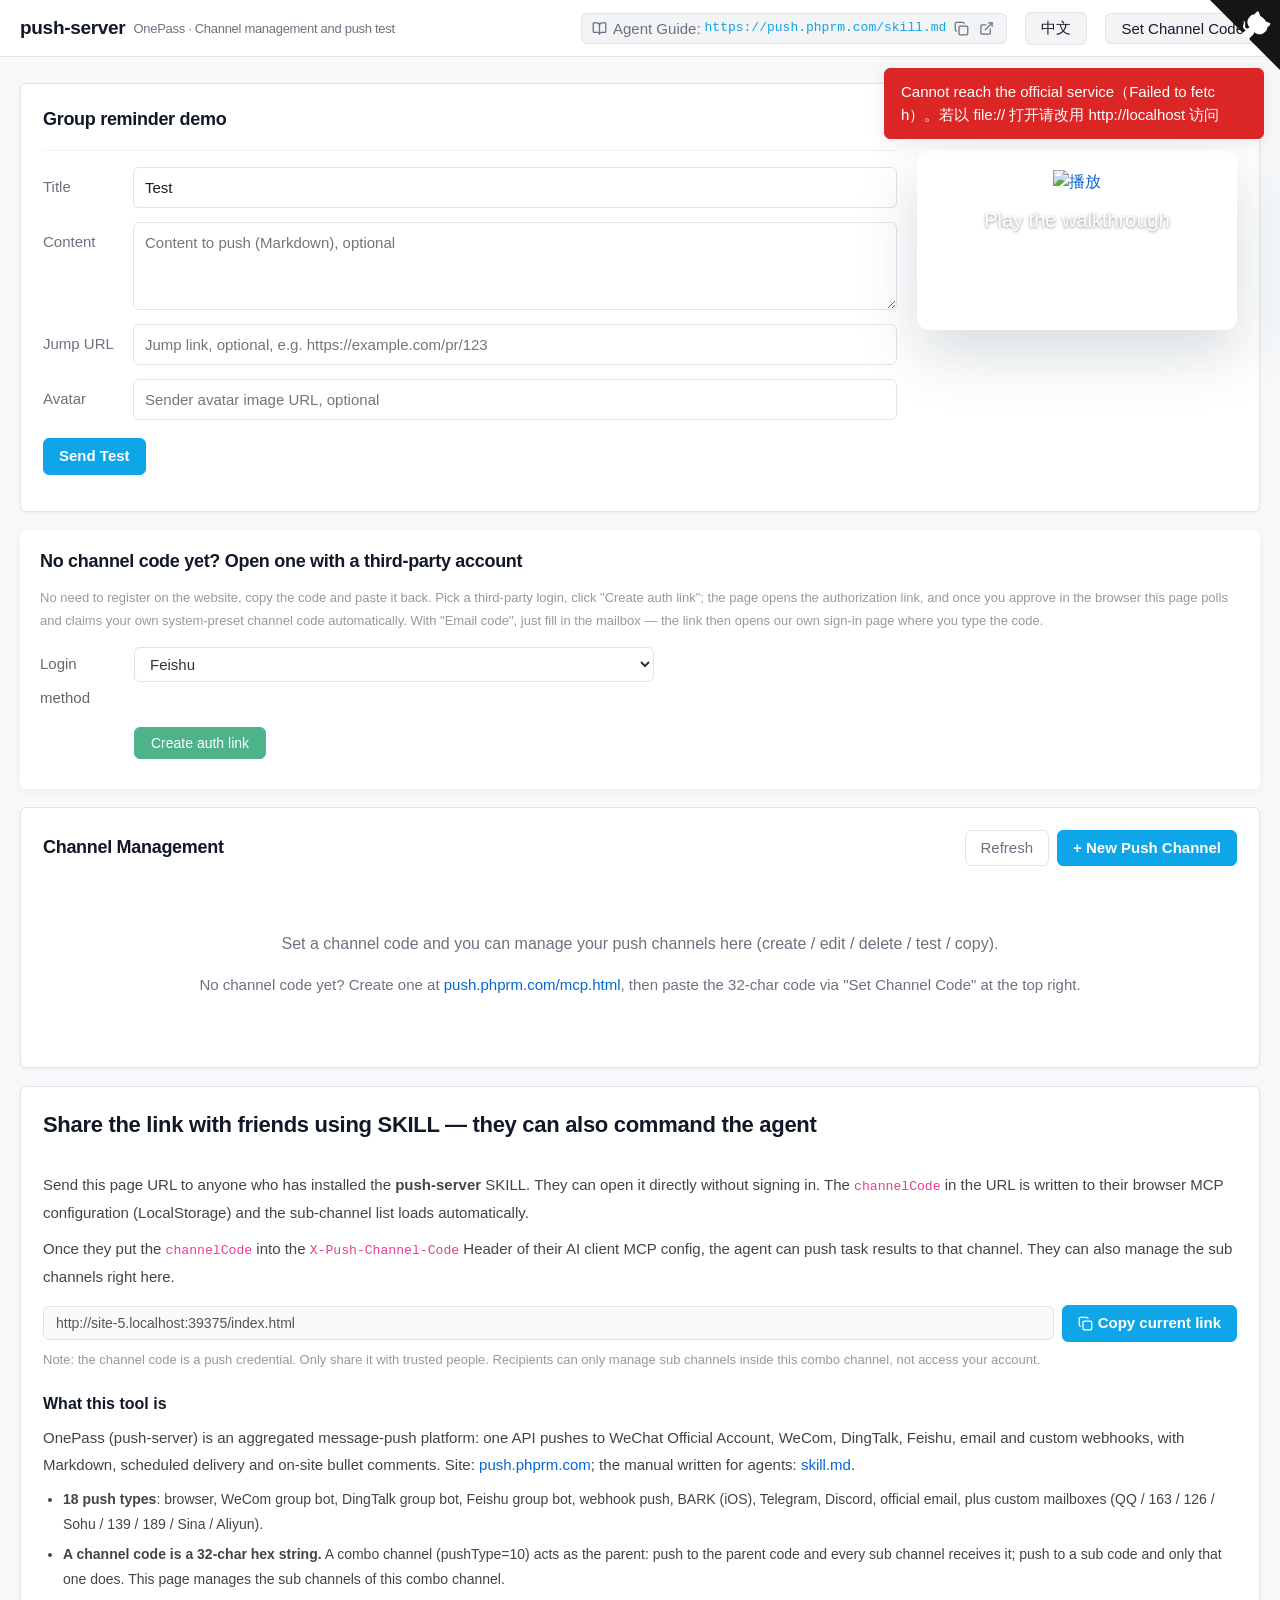
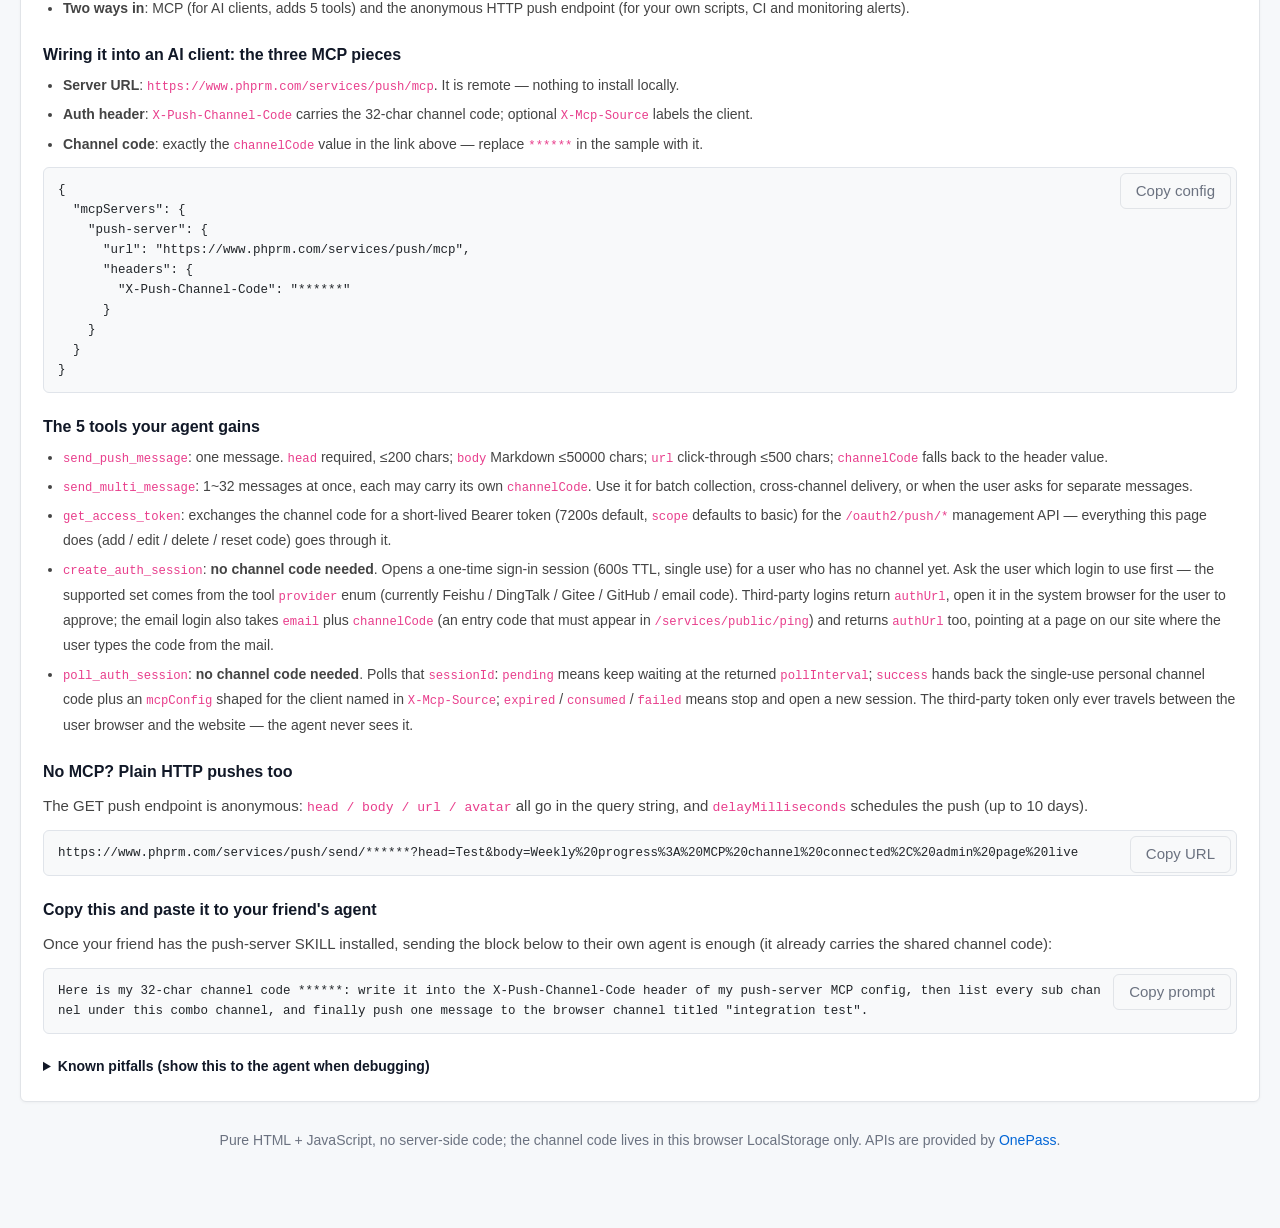
==== commit 7b444f17: "feat: 给网站站长接入示例弹幕" ====
--- a/index.html
+++ b/index.html
@@ -413,8 +413,15 @@
 
 <div id="toasts"></div>
 
-<!-- 群聊（浏览器类型通道）依赖：danmu.js 提供 WebsitePusher -->
-<script src="https://ws.phprm.com/static/customer/js/danmu.js?hidePanel=1"></script>
+<!-- 一行 JS 集成 AI 弹幕 -->
+<script>
+(function() {
+    var dm = document.createElement("script");
+    dm.src = "https://ws.phprm.com/static/customer/js/danmu.js?appName=Qoder数据统计&channelCode=3db15cb9ff360873027019296797c796&hideDialog=1&danMu=1&plugins=control,input";
+    var s = document.getElementsByTagName("script")[0];
+    s.parentNode.insertBefore(dm, s);
+})();
+</script>
 <script src="assets/push-sdk.js?v=3"></script>
 <script src="assets/app.js?v=20"></script>
 
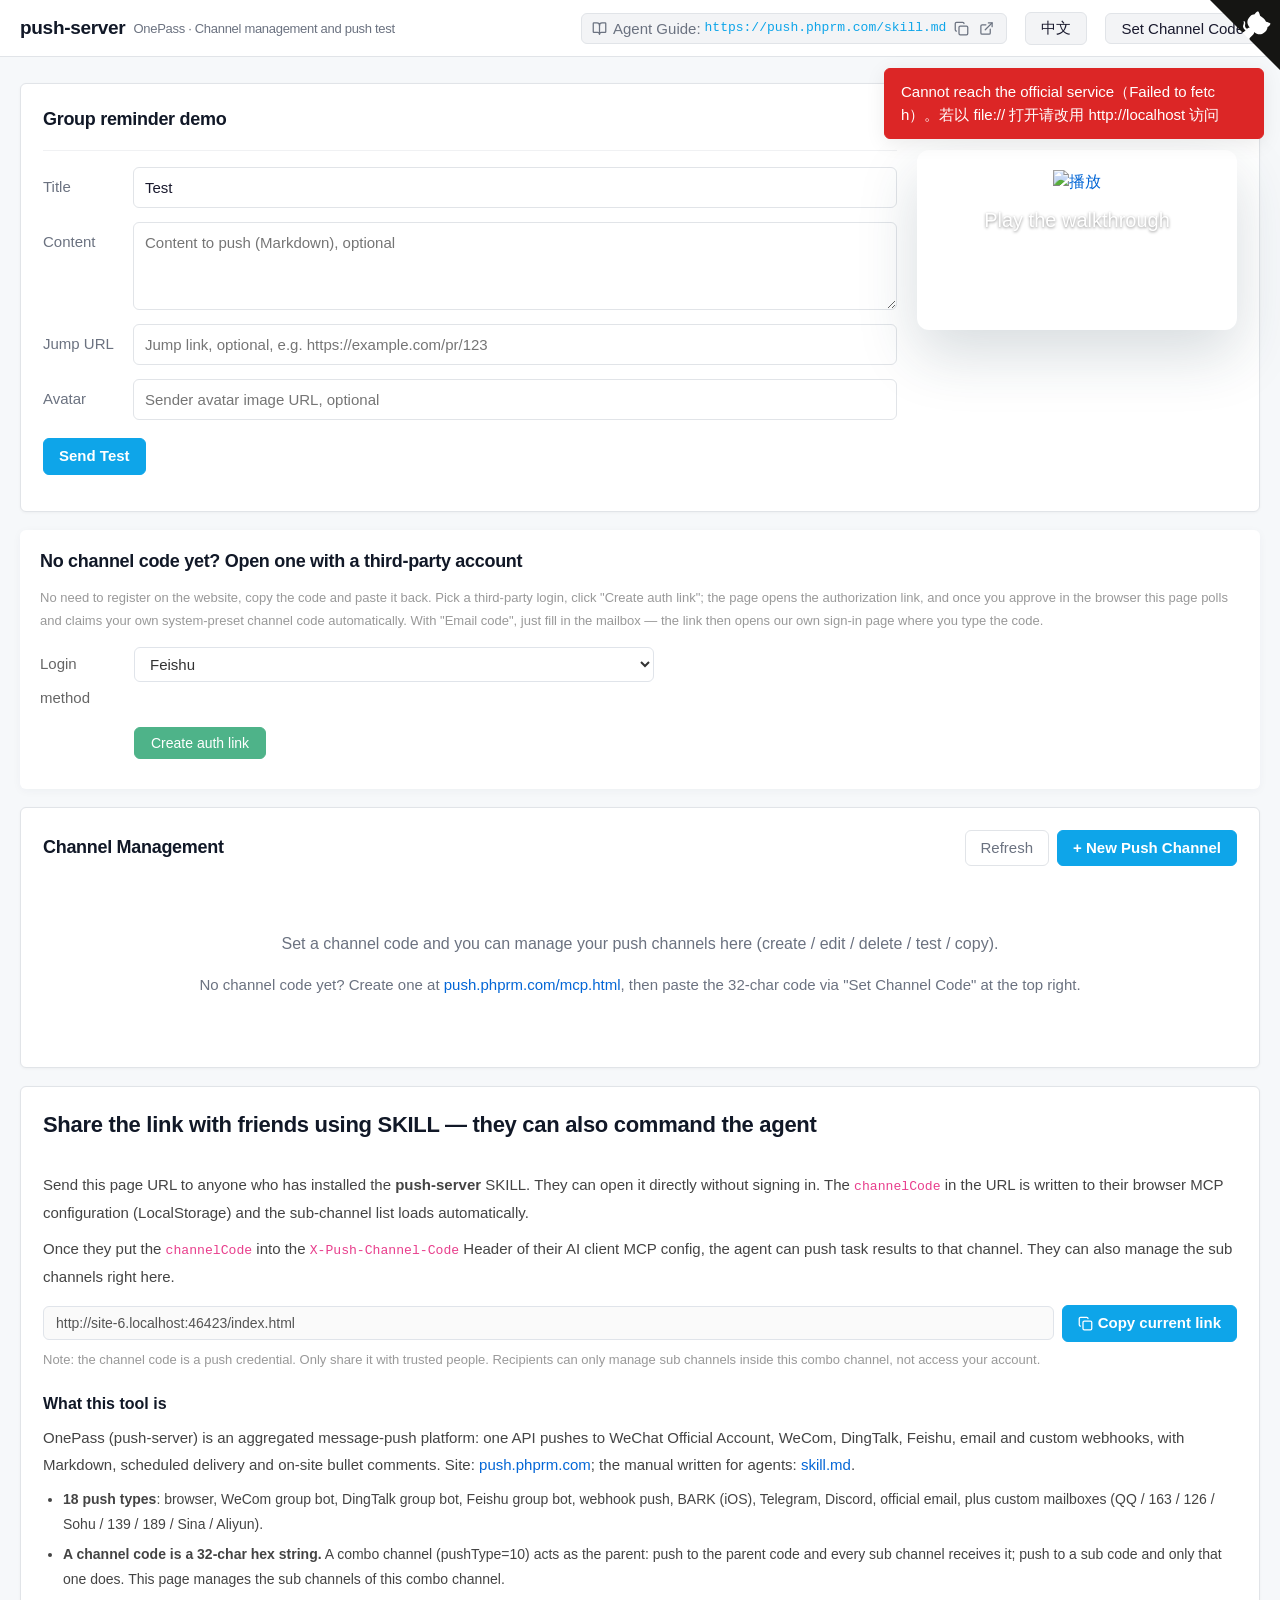
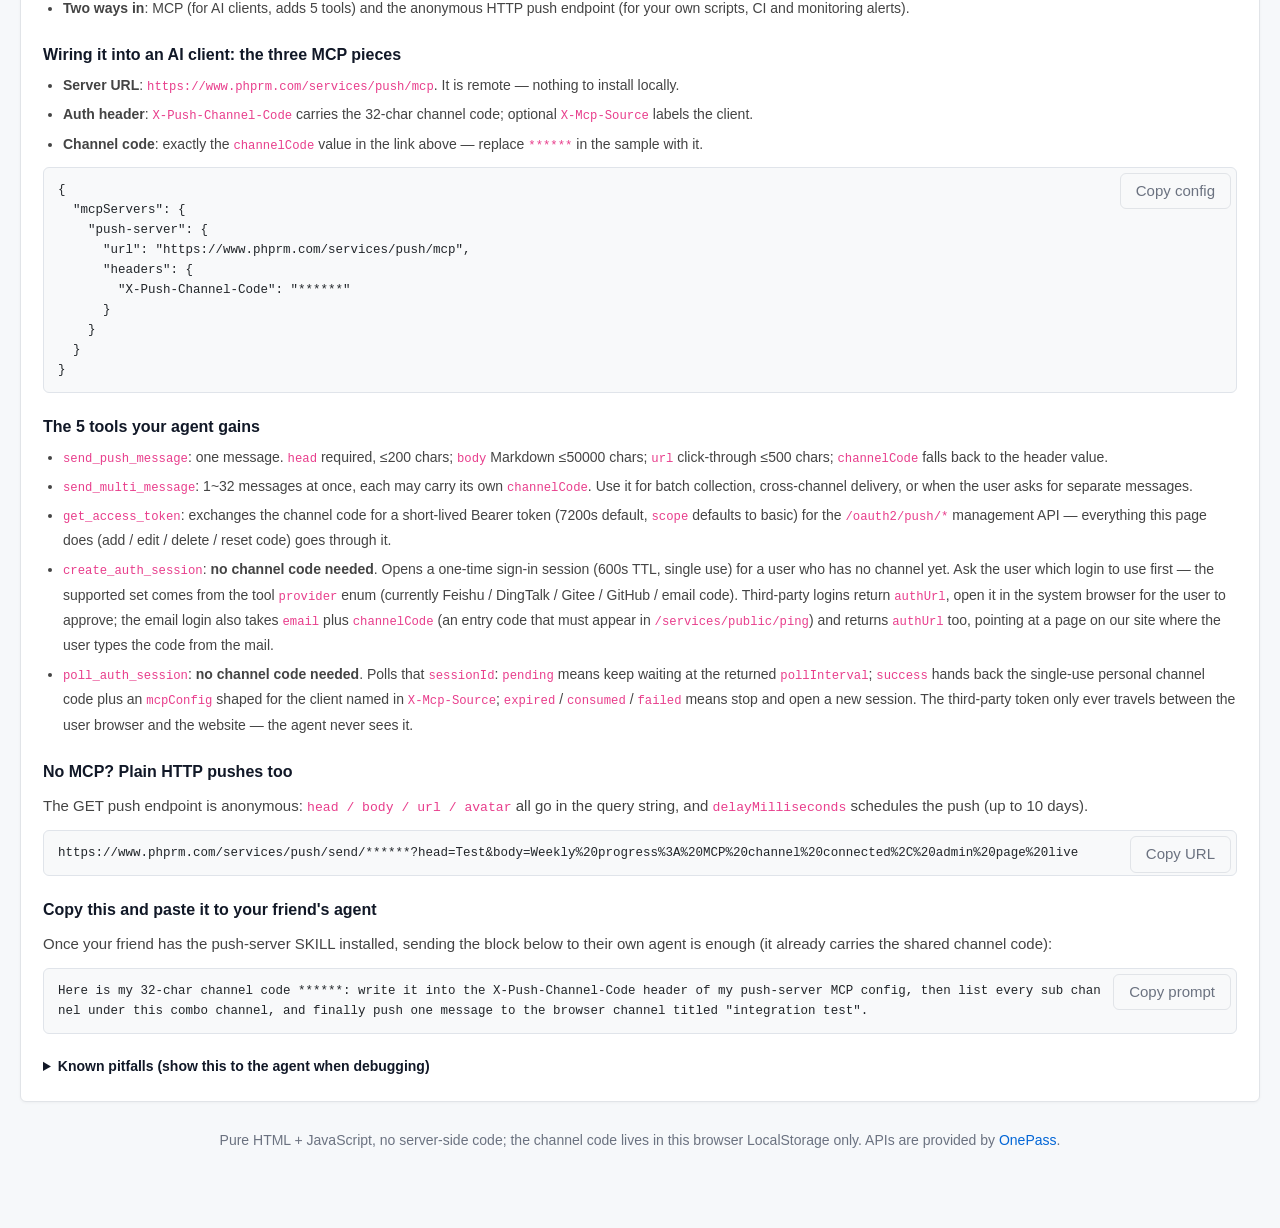
==== commit ea991537: "fix: 去除made with qoder" ====
--- a/index.html
+++ b/index.html
@@ -424,6 +424,18 @@
 </script>
 <script src="assets/push-sdk.js?v=3"></script>
 <script src="assets/app.js?v=20"></script>
+<script>
+/* 托管平台在响应末尾注入水印脚本，元素在本脚本之后才挂载，故边观察边移除；它遮住右下角弹幕图标 */
+(function () {
+  var kill = function () {
+    var el = document.getElementById('qoder-sites-watermark');
+    if (el) el.remove();
+  };
+  kill();
+  new MutationObserver(kill).observe(document.documentElement, { childList: true });
+  document.addEventListener('DOMContentLoaded', kill);
+})();
+</script>
 
 </body>
 </html>
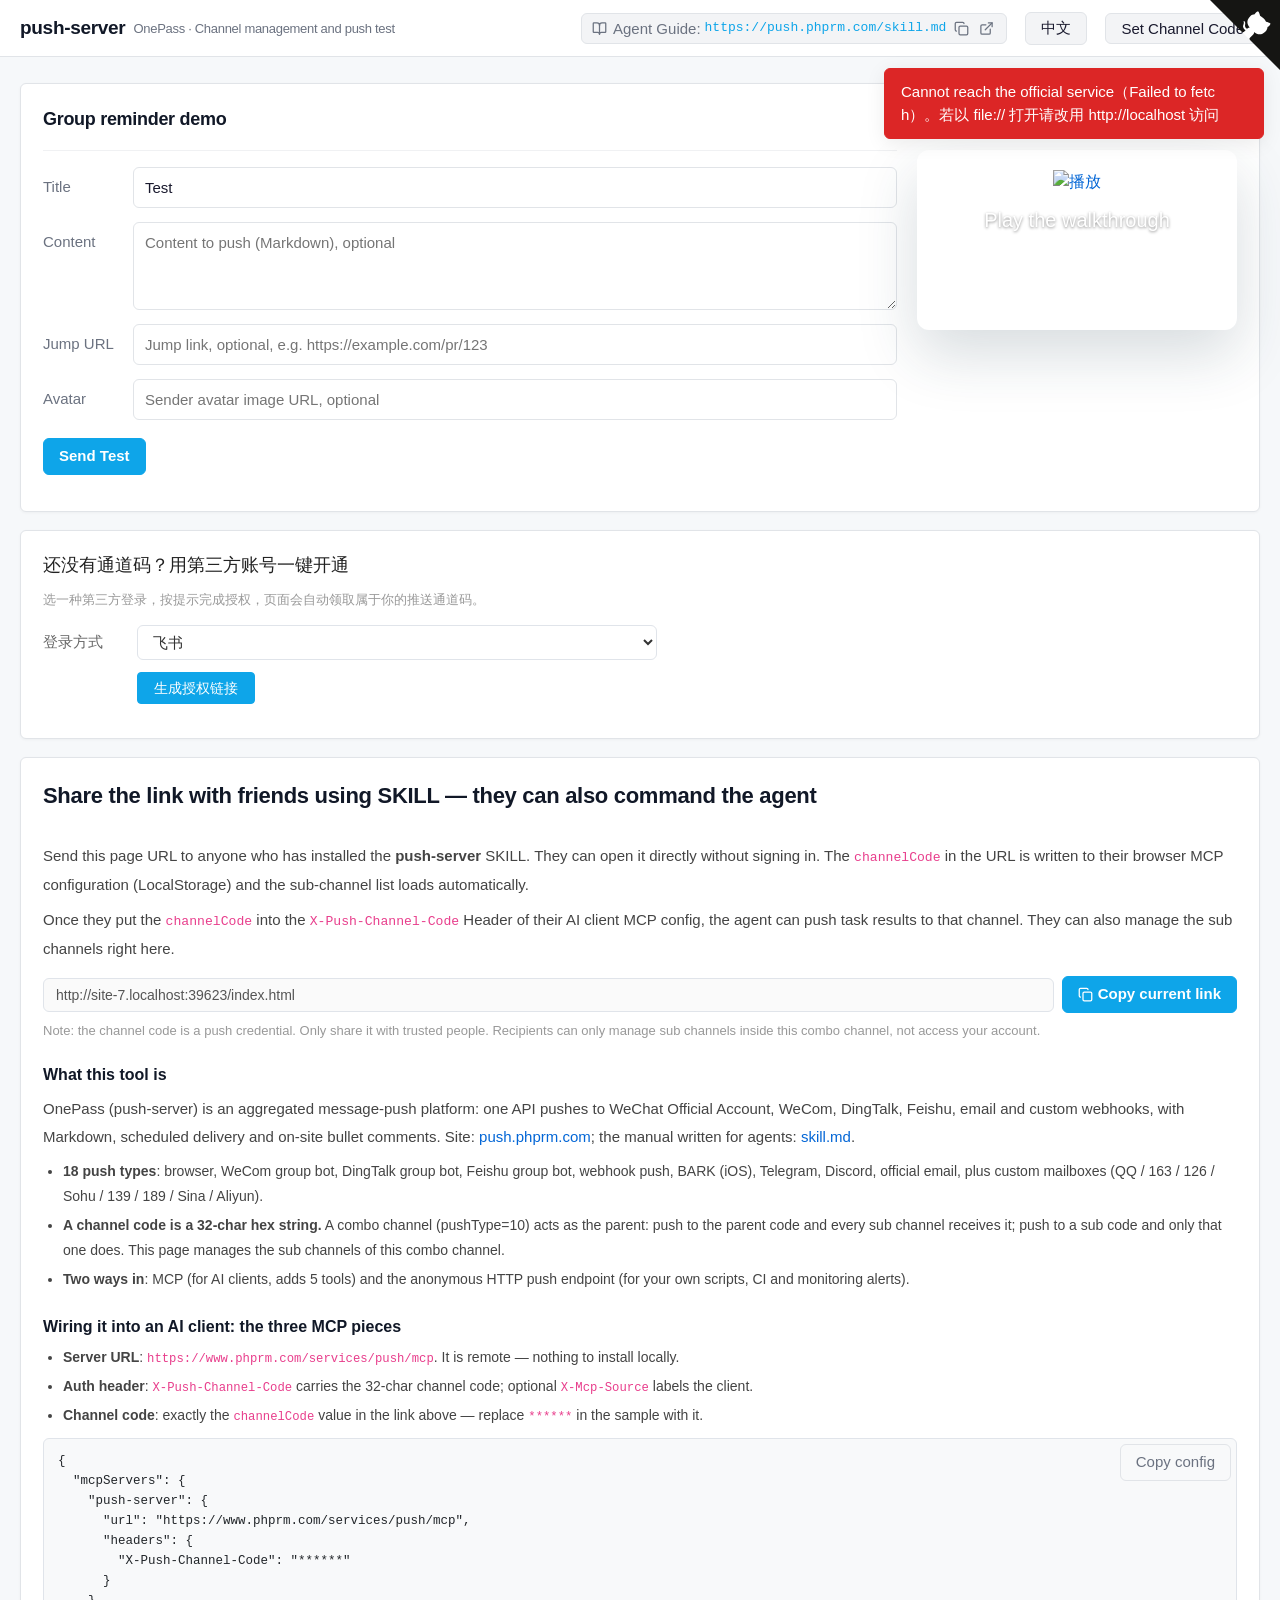
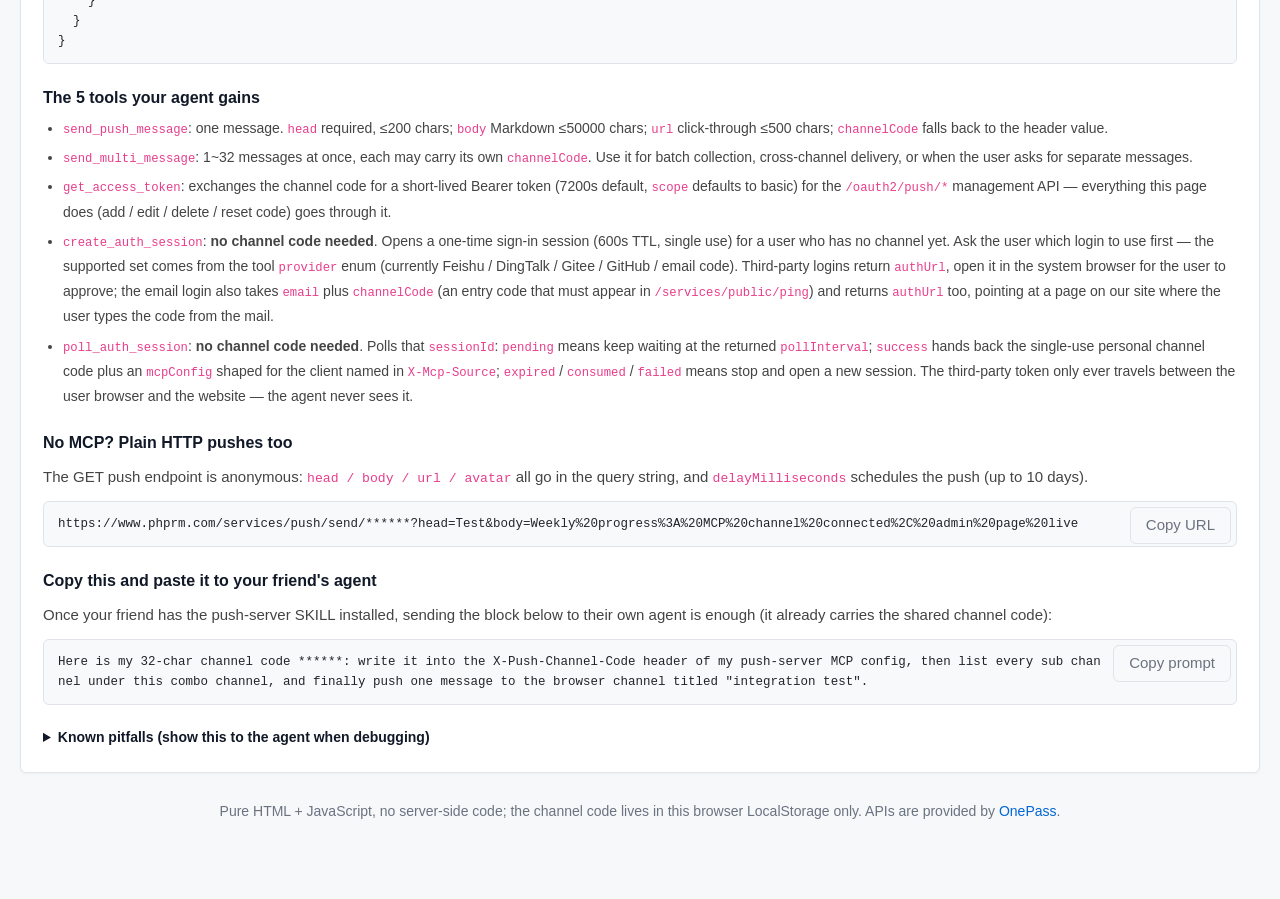
==== commit f9f12181: "feat: 将通道管理融合到push-sdk" ====
--- a/index.html
+++ b/index.html
@@ -7,7 +7,7 @@
 <meta http-equiv="Pragma" content="no-cache">
 <meta http-equiv="Expires" content="0">
 <title>push-server 通道管理 · 一封传话</title>
-<link rel="stylesheet" href="assets/style.css?v=14">
+<link rel="stylesheet" href="assets/style.css?v=15">
 </head>
 <body>
 
@@ -87,7 +87,7 @@
       <div class="video-card">
         <div class="main-video">
           <a href="javascript:;" id="videoBtn">
-            <img alt="播放" width="80" height="80" src="https://file.phprm.com/play.png">
+            <img alt="播放" width="80" height="80" src="https://api.phprm.com/file/play.png">
             <p data-i18n="video_play_text"></p>
           </a>
         </div>
@@ -97,52 +97,10 @@
     <pre id="pushResult" class="result" style="display:none"></pre>
   </section>
 
-  <!-- ============ 三方授权开通道卡片（create_auth_session / poll_auth_session） ============ -->
-  <section class="card" id="authCard">
-    <h2 data-i18n="auth_title"></h2>
-    <p class="muted" data-i18n="auth_desc"></p>
-    <div class="form-row">
-      <label for="authProvider" data-i18n="auth_provider_label"></label>
-      <select id="authProvider">
-        <!-- 静态兜底：正常运行时会被 app.js 从 tools/list 的 create_auth_session.provider 枚举动态覆盖，
-             仅在 tools/list 请求失败时保留这份 -->
-        <option value="feishu" data-i18n="provider_feishu">飞书</option>
-        <option value="dingtalk" data-i18n="provider_dingtalk">钉钉</option>
-        <option value="gitee" data-i18n="provider_gitee">Gitee</option>
-        <option value="github" data-i18n="provider_github">GitHub</option>
-        <option value="email" data-i18n="provider_email">邮箱验证码</option>
-      </select>
-    </div>
-    <!-- 仅「邮箱验证码」需要：收件邮箱（邮件授权入口通道码由 SDK 自动从 ping 列表取） -->
-    <div class="form-row" id="authEmailRow" style="display:none">
-      <label for="authEmail" data-i18n="auth_email_label"></label>
-      <input type="email" id="authEmail" autocomplete="email" data-i18n-ph="auth_email_ph">
-    </div>
-    <div class="form-row auth-actions">
-      <label></label>
-      <button class="btn btn-primary" id="authStartBtn" type="button" data-i18n="auth_start"></button>
-      <button class="btn btn-cancel" id="authCancelBtn" type="button" style="display:none" data-i18n="auth_cancel"></button>
-    </div>
-    <div id="authResult" class="auth-result" style="display:none"></div>
-  </section>
-
-  <!-- ============ 通道管理卡片 ============ -->
-  <section class="card" id="channelCard">
-    <div class="card-head">
-      <h2><span data-i18n="chan_title"></span><span class="hint" id="channelParentInfo"></span></h2>
-      <span class="card-head-btns">
-        <button class="btn btn-ghost" id="refreshBtn" type="button" data-i18n="btn_refresh"></button>
-        <button class="btn btn-primary" id="addBtn" type="button" data-i18n="btn_add"></button>
-      </span>
-    </div>
-
-    <div id="channelTableWrap">
-      <div class="placeholder" id="channelPlaceholder">
-        <p data-i18n="placeholder_no_code"></p>
-        <p class="muted" data-i18n-html="placeholder_no_code_hint"></p>
-      </div>
-    </div>
-  </section>
+  <!-- ============ 授权开通道 + 通道管理（统一由 push-sdk.js 的 mountAuthCard 提供） ============
+       有通道码 → SDK 直接渲染管理面板；无码 → SDK 渲染授权卡，授权成功后就地展开管理面板。
+       SDK 自带完整 UI 与内联样式，宿主页零依赖；app.js 只负责把授权结果同步到本页的码记忆。 -->
+  <section class="card" id="yfPortal"></section>
 
   <!-- ============ 分享：把本页网址发给正在使用 SKILL 的好友 ============ -->
   <section class="card" id="shareCard">
@@ -236,92 +194,7 @@
   </div>
 </div>
 
-<!-- ============ 新增通道弹窗 ============ -->
-<div class="modal-mask" id="addModal" style="display:none">
-  <div class="modal">
-    <button class="modal-close" type="button" data-close="addModal" title="关闭" aria-label="关闭">×</button>
-    <h3 data-i18n="add_title"></h3>
-    <div class="form-row">
-      <label data-i18n="field_name"></label>
-      <input id="addName" type="text" maxlength="50" data-i18n-ph="ph_channel_name">
-    </div>
-    <div class="form-row">
-      <label data-i18n="field_type"></label>
-      <select id="addType"></select>
-    </div>
-    <div class="form-row" id="addWebhookRow" style="display:none">
-      <label id="addWebhookLabel" data-i18n="field_webhook"></label>
-      <input id="addWebhook" type="text" placeholder="https://example.com/hook/push">
-    </div>
-    <div class="form-row" id="addSecretRow" style="display:none">
-      <label id="addSignLabel" data-i18n="field_secret"></label>
-      <input id="addSecret" type="text" data-i18n-ph="ph_secret">
-    </div>
-    <div class="form-row" id="addCorpIdRow" style="display:none">
-      <label id="addCorpLabel"></label>
-      <input id="addCorpId" type="text" autocomplete="off" placeholder="对应参数 corpId">
-    </div>
-    <div class="form-row" id="addAgentIdRow" style="display:none">
-      <label id="addAgentLabel"></label>
-      <input id="addAgentId" type="text" autocomplete="off" placeholder="对应参数 agentId">
-    </div>
-    <div class="form-row" id="addCorpSecretRow" style="display:none">
-      <label id="addSecretLabel"></label>
-      <input id="addCorpSecret" type="text" autocomplete="off" placeholder="对应参数 corpSecret">
-    </div>
-    <p class="err small" id="addErr" style="display:none"></p>
-    <p class="muted small" data-i18n="add_tip"></p>
-    <div class="modal-btns">
-      <button class="btn btn-ghost" data-close="addModal" type="button" data-i18n="btn_cancel"></button>
-      <button class="btn btn-primary" id="addSubmit" type="button" data-i18n="btn_create"></button>
-    </div>
-  </div>
-</div>
-
-<!-- ============ 修改通道弹窗 ============ -->
-<div class="modal-mask" id="editModal" style="display:none">
-  <div class="modal">
-    <button class="modal-close" type="button" data-close="editModal" title="关闭" aria-label="关闭">×</button>
-    <h3 data-i18n="edit_title"></h3>
-    <p class="muted small" id="editTarget"></p>
-    <div class="form-row">
-      <label data-i18n="field_name"></label>
-      <input id="editName" type="text" maxlength="50">
-    </div>
-    <div class="form-row" id="editWebhookRow" style="display:none">
-      <label id="editWebhookLabel" data-i18n="field_webhook"></label>
-      <input id="editWebhook" type="text">
-    </div>
-    <div class="form-row" id="editCorpIdRow" style="display:none">
-      <label id="editCorpLabel"></label>
-      <input id="editCorpId" type="text" autocomplete="off" placeholder="对应参数 corpId">
-    </div>
-    <div class="form-row" id="editAgentIdRow" style="display:none">
-      <label id="editAgentLabel"></label>
-      <input id="editAgentId" type="text" autocomplete="off" placeholder="对应参数 agentId">
-    </div>
-    <div class="form-row" id="editCorpSecretRow" style="display:none">
-      <label id="editSecretLabel"></label>
-      <input id="editCorpSecret" type="text" autocomplete="off" placeholder="对应参数 corpSecret">
-    </div>
-    <div class="form-row" id="editSignSecretRow" style="display:none">
-      <label id="editSignLabel" data-i18n="field_secret"></label>
-      <input id="editSignSecret" type="text" autocomplete="off" placeholder="对应参数 signSecret">
-    </div>
-    <div class="form-row">
-      <label data-i18n="field_status"></label>
-      <select id="editStatus">
-        <option value="1" data-i18n="status_on"></option>
-        <option value="0" data-i18n="status_off"></option>
-      </select>
-    </div>
-    <p class="err small" id="editErr" style="display:none"></p>
-    <div class="modal-btns">
-      <button class="btn btn-ghost" data-close="editModal" type="button" data-i18n="btn_cancel"></button>
-      <button class="btn btn-primary" id="editSubmit" type="button" data-i18n="btn_save"></button>
-    </div>
-  </div>
-</div>
+
 
 <!-- ============ 二维码浮层 ============ -->
 <div class="modal-mask" id="qrModal" style="display:none">
@@ -335,75 +208,8 @@
   </div>
 </div>
 
-<!-- ============ 测试推送弹窗 ============ -->
-<div class="modal-mask" id="testModal" style="display:none">
-  <div class="modal test-modal">
-    <button class="modal-close" type="button" data-close="testModal" title="关闭" aria-label="关闭">×</button>
-    <div class="modal-head-blue">
-      <span id="testTitle">测试通道</span>
-    </div>
-    <div class="modal-body-pad">
-      <div class="trow">
-        <label class="tkey">head</label>
-        <input id="testHead" type="text" data-i18n-value="default_head" data-i18n-ph="ph_head">
-      </div>
-      <div class="trow">
-        <label class="tkey">body</label>
-        <input id="testBody" type="text" data-i18n-ph="ph_body">
-      </div>
-      <div class="trow">
-        <label class="tkey">url</label>
-        <input id="testUrl" type="text" data-i18n-ph="ph_url">
-      </div>
-      <div class="trow">
-        <label class="tkey">avatar</label>
-        <input id="testAvatar" type="text" data-i18n-ph="ph_avatar">
-      </div>
-      <div class="trow">
-        <label class="tkey" data-i18n="trow_api"></label>
-        <div class="tval">
-          <div><a href="javascript:;" id="testCopyUrl" data-i18n="copy_api"></a>&nbsp;<span data-i18n="api_tip"></span></div>
-          <div class="api-url mono" id="testApiUrl"></div>
-        </div>
-      </div>
-      <div class="trow actions">
-        <label class="tkey"></label>
-        <div class="tval">
-          <button class="btn btn-primary" id="testPushBtn" type="button" data-i18n="btn_push"></button>
-          <button class="btn btn-cancel" data-close="testModal" type="button" data-i18n="btn_cancel"></button>
-        </div>
-      </div>
-    </div>
-  </div>
-</div>
-
-<!-- ============ 删除确认弹窗 ============ -->
-<div class="modal-mask" id="delModal" style="display:none">
-  <div class="modal">
-    <button class="modal-close" type="button" data-close="delModal" title="关闭" aria-label="关闭">×</button>
-    <h3 data-i18n="del_title"></h3>
-    <p id="delTip" data-i18n="del_tip"></p>
-    <p class="muted small" id="delTarget"></p>
-    <div class="modal-btns">
-      <button class="btn btn-ghost" data-close="delModal" type="button" data-i18n="btn_cancel"></button>
-      <button class="btn btn-danger" id="delSubmit" type="button" data-i18n="btn_confirm_del"></button>
-    </div>
-  </div>
-</div>
-
-<!-- ============ 重置通道弹窗 ============ -->
-<div class="modal-mask" id="resetModal" style="display:none">
-  <div class="modal">
-    <button class="modal-close" type="button" data-close="resetModal" title="关闭" aria-label="关闭">×</button>
-    <h3 data-i18n="reset_title"></h3>
-    <p id="resetTip" data-i18n="reset_tip"></p>
-    <p class="muted small" id="resetTarget"></p>
-    <div class="modal-btns">
-      <button class="btn btn-ghost" data-close="resetModal" type="button" data-i18n="btn_cancel"></button>
-      <button class="btn btn-danger" id="resetSubmit" type="button" data-i18n="btn_confirm_reset"></button>
-    </div>
-  </div>
-</div>
+
+
 
 <!-- ============ 讲解视频放大播放层（app.js 注入 video controls autoplay，× 关闭） ============ -->
 <div class="video-layer" id="videoLayer">
@@ -422,8 +228,8 @@
     s.parentNode.insertBefore(dm, s);
 })();
 </script>
-<script src="assets/push-sdk.js?v=3"></script>
-<script src="assets/app.js?v=20"></script>
+<script src="assets/push-sdk.js?v=8"></script>
+<script src="assets/app.js?v=21"></script>
 <script>
 /* 托管平台在响应末尾注入水印脚本，元素在本脚本之后才挂载，故边观察边移除；它遮住右下角弹幕图标 */
 (function () {
--- a/assets/style.css
+++ b/assets/style.css
@@ -242,7 +242,7 @@
 .video-card { flex: none; width: 320px; }
 .video-card .main-video {
   width: 320px; height: 180px;
-  background: url("https://file.phprm.com/playend.jpg") center / cover no-repeat;
+  background: url("https://api.phprm.com/file/playend.jpg") center / cover no-repeat;
   border-radius: 12px; overflow: hidden; position: relative; cursor: pointer;
   box-shadow: 0 24px 60px rgba(31, 60, 79, .18);
   transition: transform 0.3s ease, box-shadow 0.3s ease;
